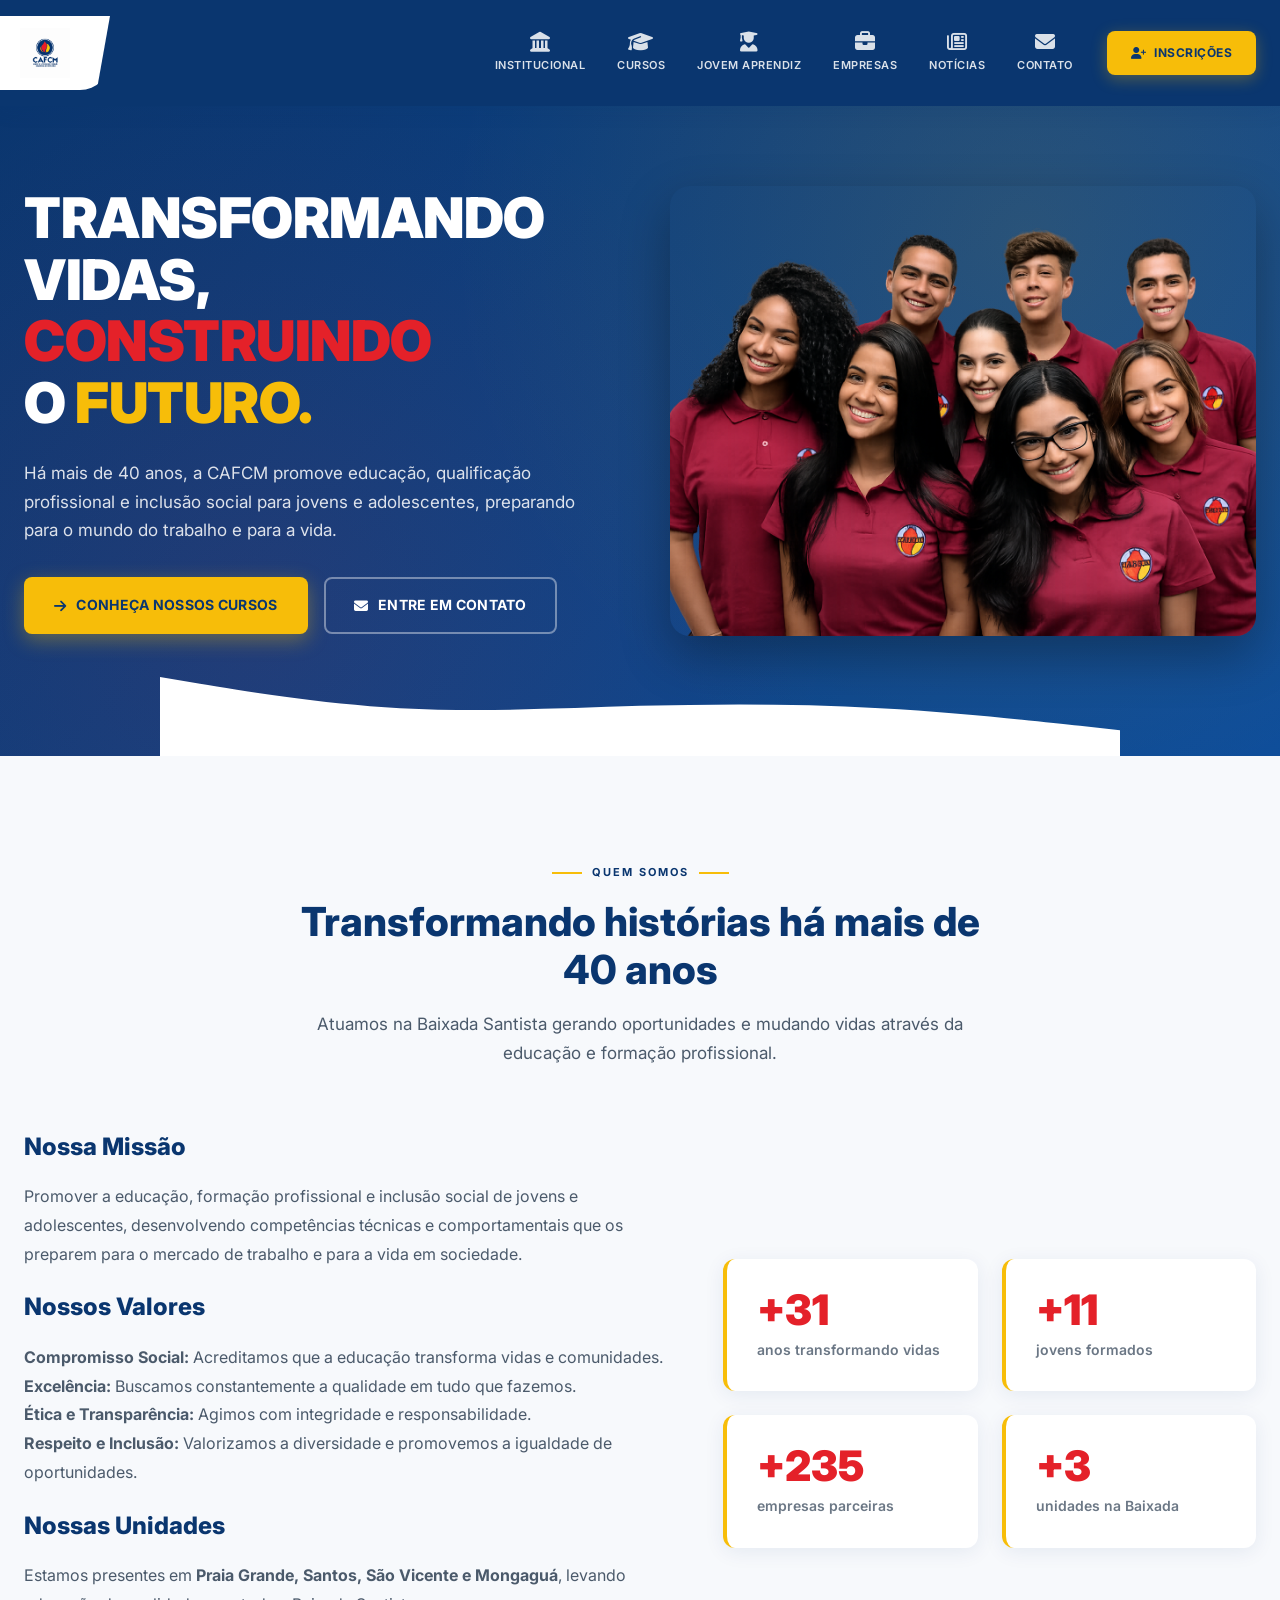
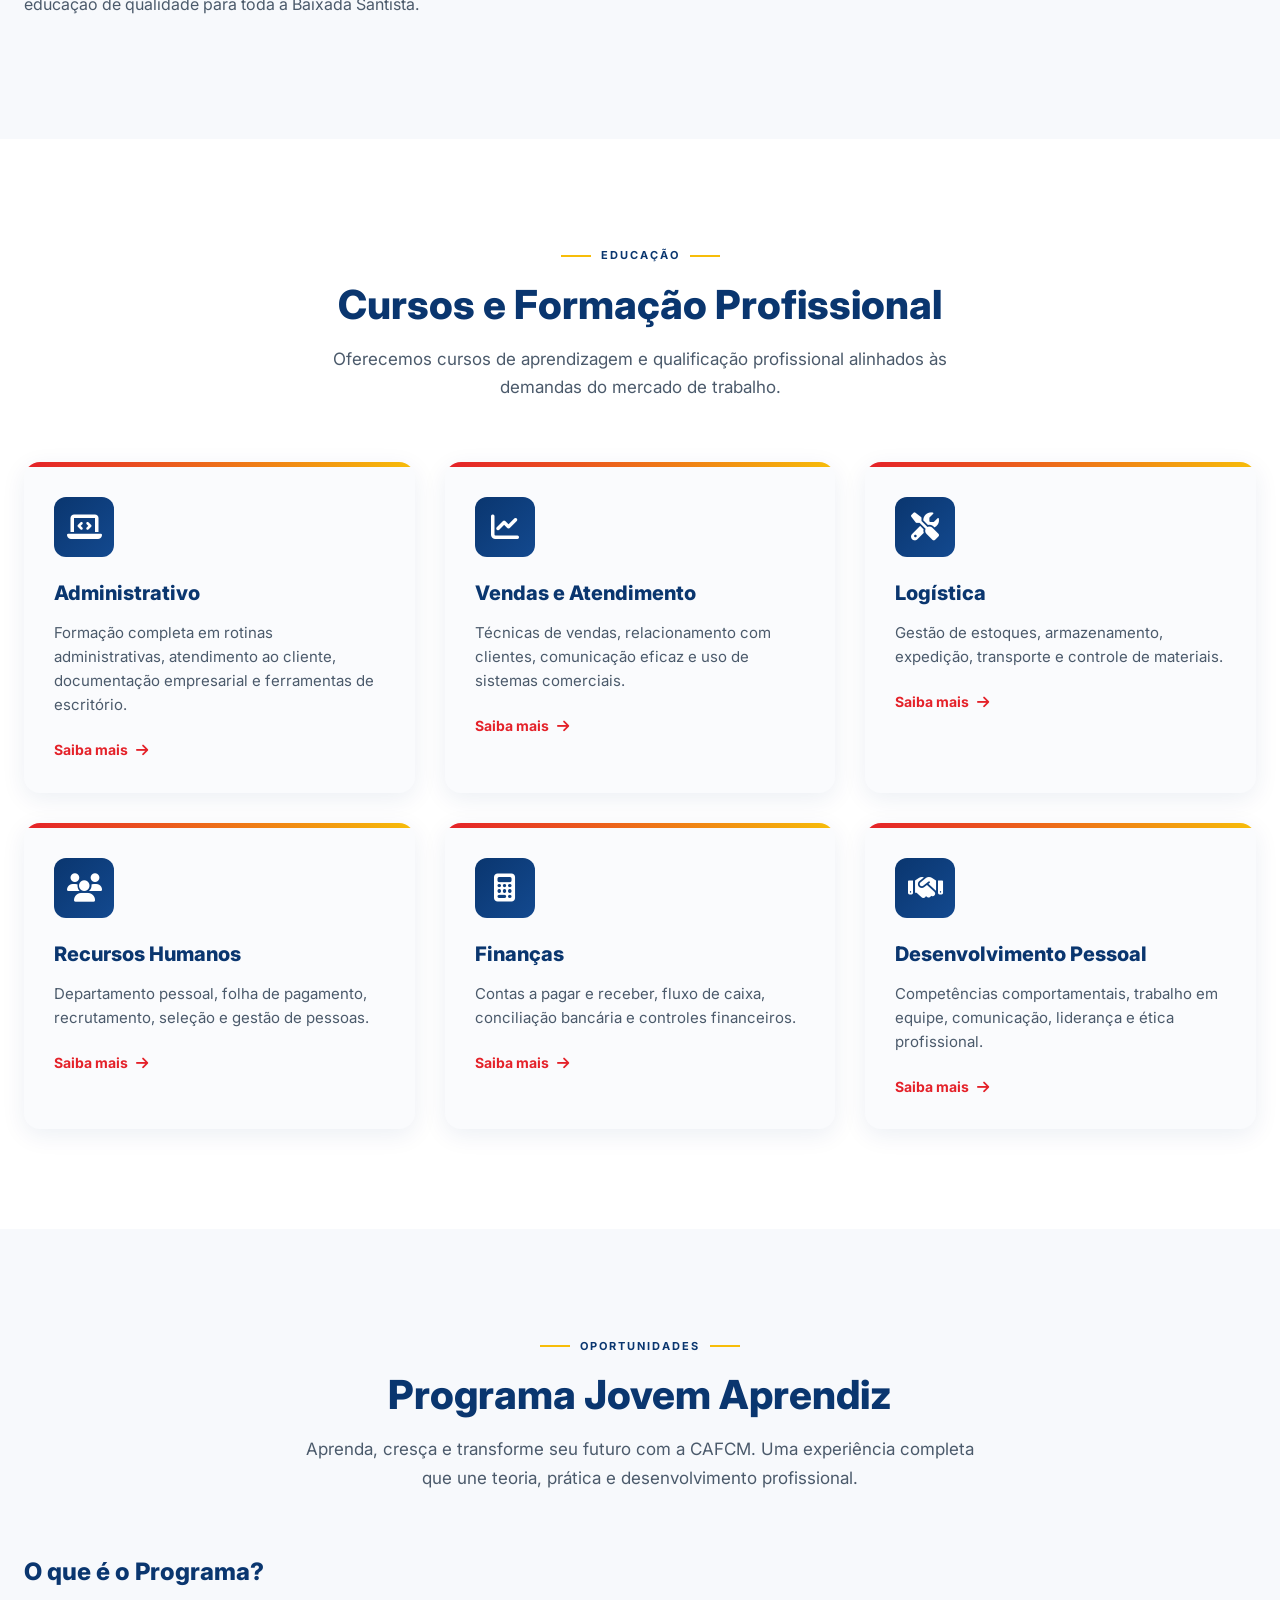
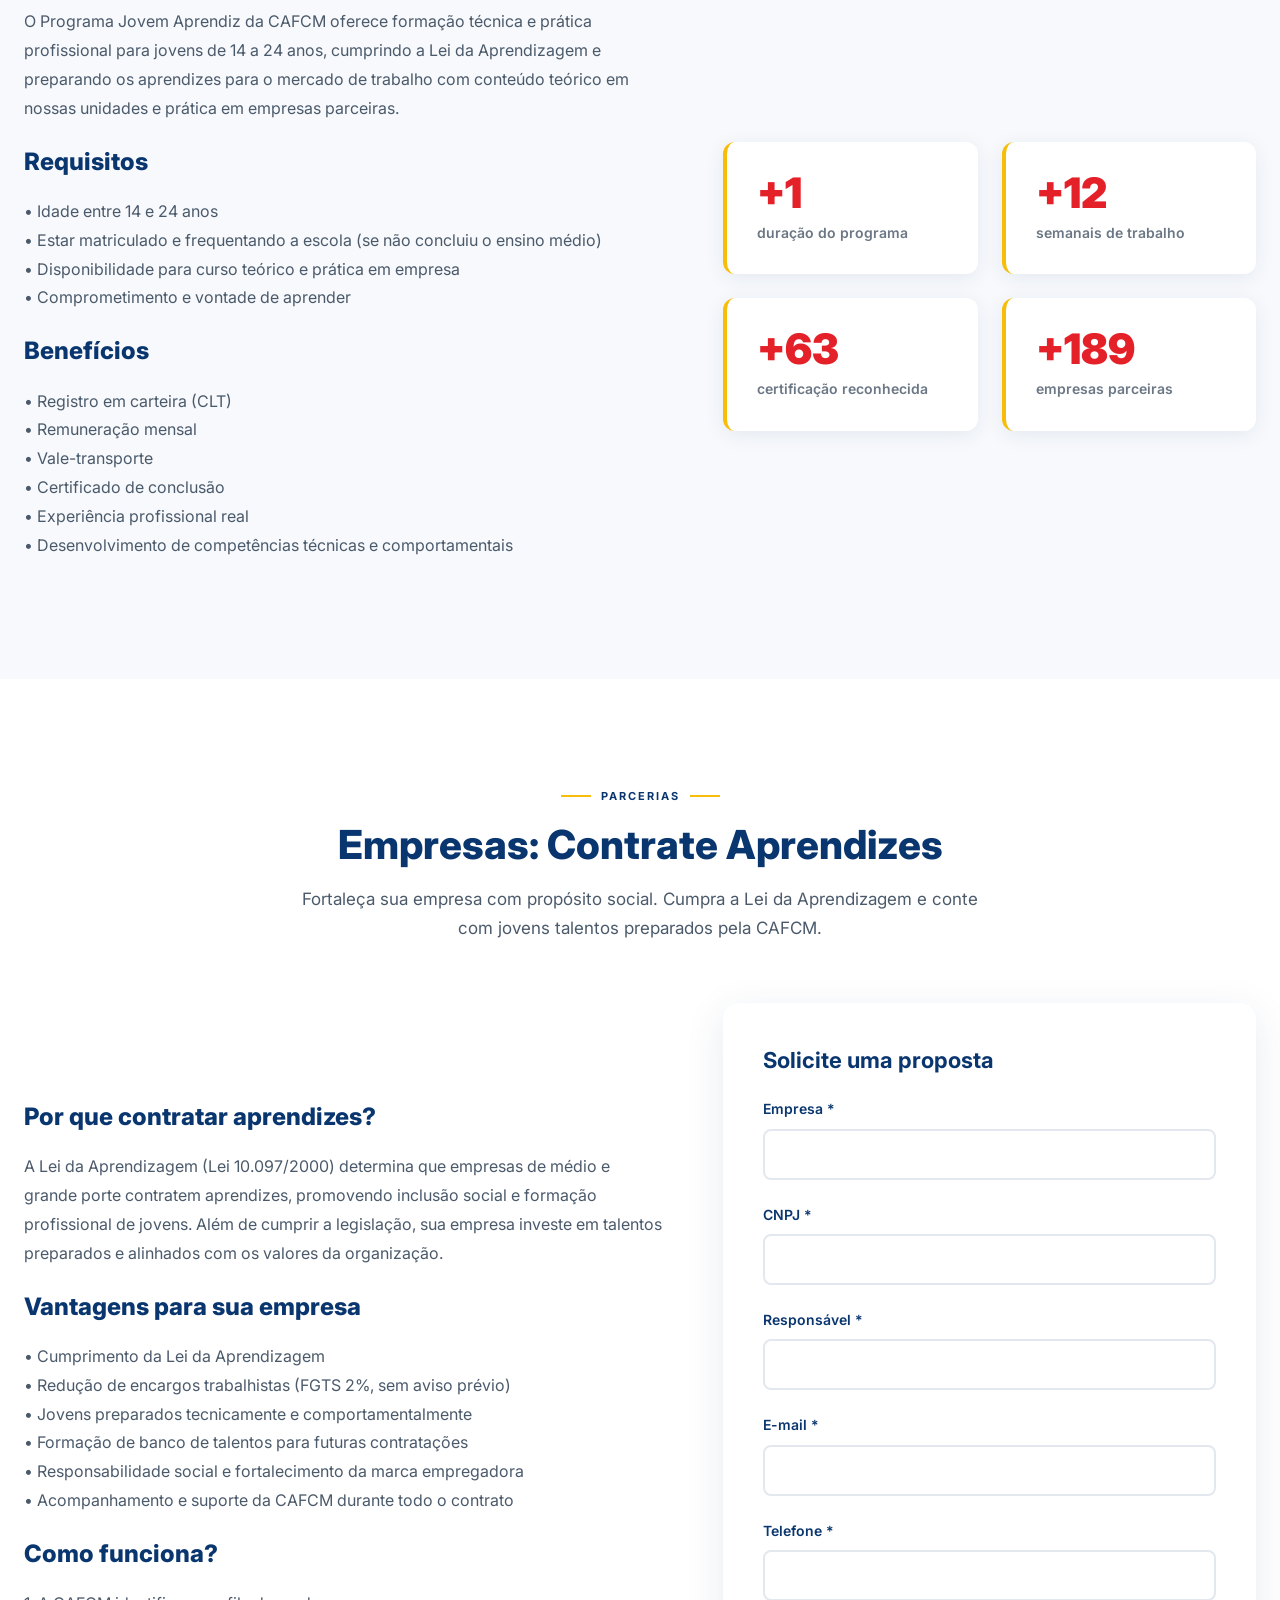
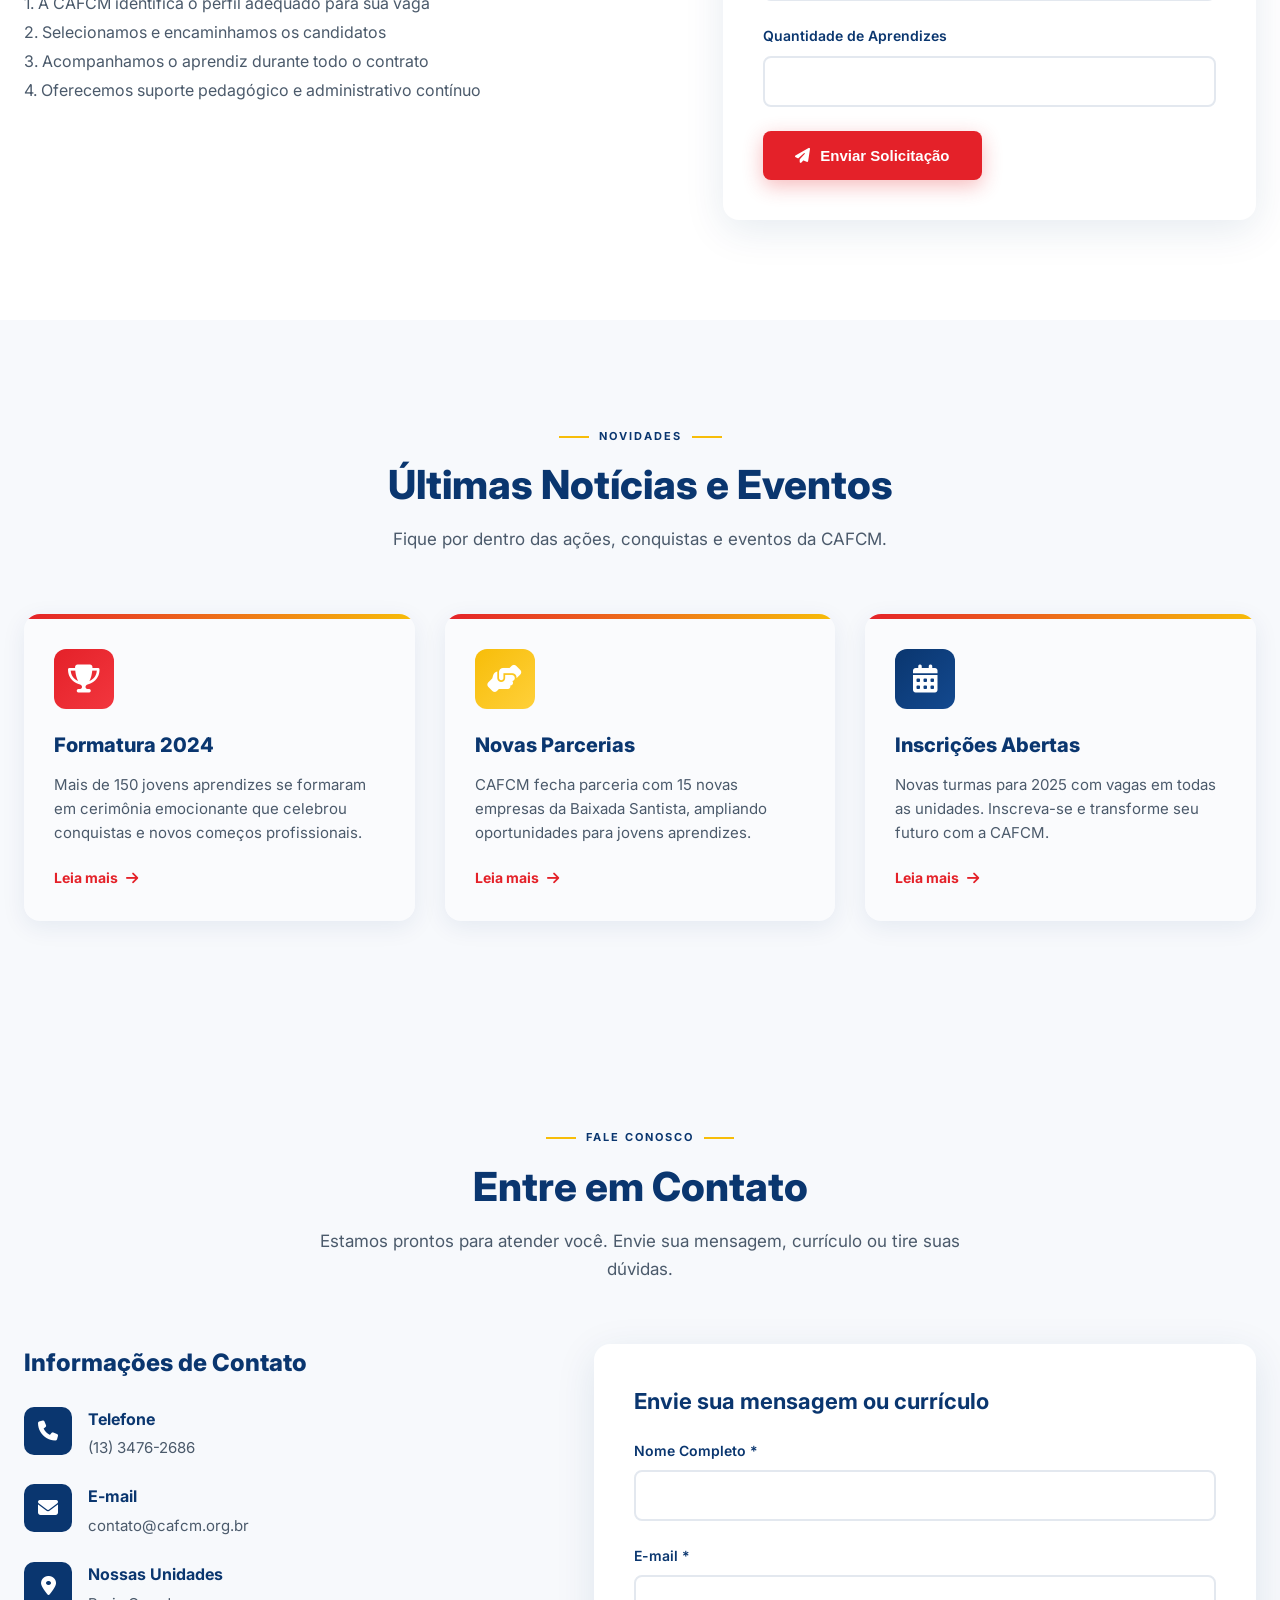
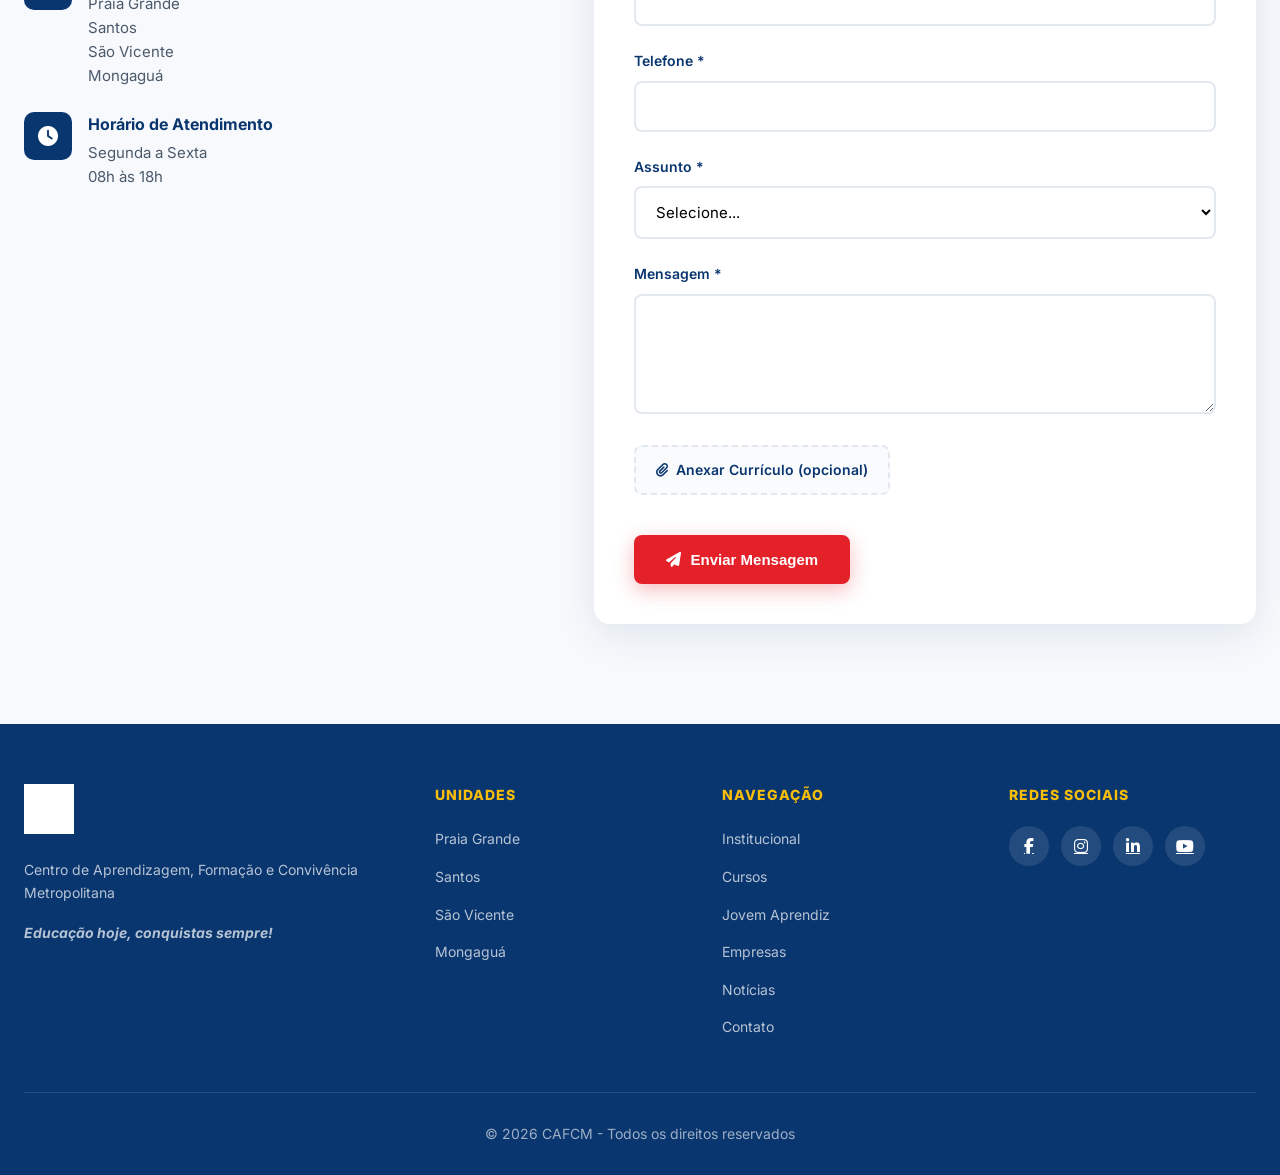
==== index.html @ c26d98fb "Site CAFCM - Deploy inicial para Cloudflare Pages - Site institucional completo - Formulários de con" ====
<!DOCTYPE html>
<html lang="pt-BR">
<head>
    <meta charset="UTF-8">
    <meta name="viewport" content="width=device-width, initial-scale=1.0">
    <title>CAFCM - Centro de Aprendizagem, Formação e Convivência Metropolitana</title>
    <meta name="description" content="Há mais de 40 anos transformando vidas através da educação profissional e inclusão social na Baixada Santista.">
    <link rel="stylesheet" href="styles.css?v=4">
    <link rel="stylesheet" href="https://cdnjs.cloudflare.com/ajax/libs/font-awesome/6.4.0/css/all.min.css">
    <link rel="preconnect" href="https://fonts.googleapis.com">
    <link rel="preconnect" href="https://fonts.gstatic.com" crossorigin>
    <link href="https://fonts.googleapis.com/css2?family=Inter:wght@300;400;500;600;700;800;900&display=swap" rel="stylesheet">
</head>
<body>
    <!-- Header com Scroll Spy -->
    <header class="main-header" id="header">
        <div class="container">
            <nav class="navbar">
                <div class="logo">
                    <img src="images/logo.png" alt="CAFCM Logo">
                </div>
                <ul class="nav-menu" id="navMenu">
                    <li class="nav-item">
                        <a href="#institucional" class="nav-link">
                            <i class="fas fa-landmark"></i>
                            <span>INSTITUCIONAL</span>
                        </a>
                    </li>
                    <li class="nav-item">
                        <a href="#cursos" class="nav-link">
                            <i class="fas fa-graduation-cap"></i>
                            <span>CURSOS</span>
                        </a>
                    </li>
                    <li class="nav-item">
                        <a href="#jovem-aprendiz" class="nav-link">
                            <i class="fas fa-user-graduate"></i>
                            <span>JOVEM APRENDIZ</span>
                        </a>
                    </li>
                    <li class="nav-item">
                        <a href="#empresas" class="nav-link">
                            <i class="fas fa-briefcase"></i>
                            <span>EMPRESAS</span>
                        </a>
                    </li>
                    <li class="nav-item">
                        <a href="#noticias" class="nav-link">
                            <i class="far fa-newspaper"></i>
                            <span>NOTÍCIAS</span>
                        </a>
                    </li>
                    <li class="nav-item">
                        <a href="#contato" class="nav-link">
                            <i class="fas fa-envelope"></i>
                            <span>CONTATO</span>
                        </a>
                    </li>
                </ul>
                <a href="#inscricoes" class="btn-inscricoes">
                    <i class="fas fa-user-plus"></i> INSCRIÇÕES
                </a>
                <button class="mobile-menu-toggle" aria-label="Menu">
                    <i class="fas fa-bars"></i>
                </button>
            </nav>
        </div>
    </header>

    <!-- Hero Section -->
    <section class="hero" id="home">
        <div class="hero-bg"></div>
        <div class="container">
            <div class="hero-grid">
                <div class="hero-content">
                    <h1 class="hero-title">
                        TRANSFORMANDO<br>
                        VIDAS, <span class="highlight red">CONSTRUINDO</span><br>
                        O <span class="highlight yellow">FUTURO.</span>
                    </h1>
                    <p class="hero-subtitle">
                        Há mais de 40 anos, a CAFCM promove educação, qualificação profissional e inclusão social para jovens e adolescentes, preparando para o mundo do trabalho e para a vida.
                    </p>
                    <div class="hero-buttons">
                        <a href="#cursos" class="btn btn-primary">
                            <i class="fas fa-arrow-right"></i> CONHEÇA NOSSOS CURSOS
                        </a>
                        <a href="#contato" class="btn btn-outline">
                            <i class="fas fa-envelope"></i> ENTRE EM CONTATO
                        </a>
                    </div>
                </div>
                <div class="hero-image">
                    <div class="image-wrapper">
                        <img src="images/hero-team.jpg" alt="Equipe CAFCM - Jovens Aprendizes">
                    </div>
                </div>
            </div>
        </div>
        <div class="hero-wave">
            <svg viewBox="0 0 1440 120" fill="none" xmlns="http://www.w3.org/2000/svg">
                <path d="M0 0L60 10C120 20 240 40 360 46.7C480 53 600 47 720 43.3C840 40 960 40 1080 46.7C1200 53 1320 67 1380 73.3L1440 80V120H1380C1320 120 1200 120 1080 120C960 120 840 120 720 120C600 120 480 120 360 120C240 120 120 120 60 120H0V0Z" fill="#FFFFFF"/>
            </svg>
        </div>
    </section>

    <!-- Seção Institucional -->
    <section id="institucional">
        <div class="container">
            <div class="section-header">
                <span class="section-label">QUEM SOMOS</span>
                <h2 class="section-title">Transformando histórias há mais de 40 anos</h2>
                <p class="section-subtitle">
                    Atuamos na Baixada Santista gerando oportunidades e mudando vidas através da educação e formação profissional.
                </p>
            </div>

            <div class="institucional-grid">
                <div class="institucional-content">
                    <h3>Nossa Missão</h3>
                    <p>
                        Promover a educação, formação profissional e inclusão social de jovens e adolescentes, desenvolvendo competências técnicas e comportamentais que os preparem para o mercado de trabalho e para a vida em sociedade.
                    </p>

                    <h3>Nossos Valores</h3>
                    <p>
                        <strong>Compromisso Social:</strong> Acreditamos que a educação transforma vidas e comunidades.<br>
                        <strong>Excelência:</strong> Buscamos constantemente a qualidade em tudo que fazemos.<br>
                        <strong>Ética e Transparência:</strong> Agimos com integridade e responsabilidade.<br>
                        <strong>Respeito e Inclusão:</strong> Valorizamos a diversidade e promovemos a igualdade de oportunidades.
                    </p>

                    <h3>Nossas Unidades</h3>
                    <p>
                        Estamos presentes em <strong>Praia Grande, Santos, São Vicente e Mongaguá</strong>, levando educação de qualidade para toda a Baixada Santista.
                    </p>
                </div>

                <div class="stats-grid">
                    <div class="stat-box">
                        <div class="number">+40</div>
                        <div class="label">anos transformando vidas</div>
                    </div>
                    <div class="stat-box">
                        <div class="number">+15 mil</div>
                        <div class="label">jovens formados</div>
                    </div>
                    <div class="stat-box">
                        <div class="number">+300</div>
                        <div class="label">empresas parceiras</div>
                    </div>
                    <div class="stat-box">
                        <div class="number">4</div>
                        <div class="label">unidades na Baixada</div>
                    </div>
                </div>
            </div>
        </div>
    </section>

    <!-- Seção Cursos -->
    <section id="cursos">
        <div class="container">
            <div class="section-header">
                <span class="section-label">EDUCAÇÃO</span>
                <h2 class="section-title">Cursos e Formação Profissional</h2>
                <p class="section-subtitle">
                    Oferecemos cursos de aprendizagem e qualificação profissional alinhados às demandas do mercado de trabalho.
                </p>
            </div>

            <div class="cursos-grid">
                <div class="curso-card">
                    <div class="card-top"></div>
                    <div class="card-body">
                        <div class="icon">
                            <i class="fas fa-laptop-code"></i>
                        </div>
                        <h3>Administrativo</h3>
                        <p>
                            Formação completa em rotinas administrativas, atendimento ao cliente, documentação empresarial e ferramentas de escritório.
                        </p>
                        <a href="#contato" class="btn-link">
                            Saiba mais <i class="fas fa-arrow-right"></i>
                        </a>
                    </div>
                </div>

                <div class="curso-card">
                    <div class="card-top"></div>
                    <div class="card-body">
                        <div class="icon">
                            <i class="fas fa-chart-line"></i>
                        </div>
                        <h3>Vendas e Atendimento</h3>
                        <p>
                            Técnicas de vendas, relacionamento com clientes, comunicação eficaz e uso de sistemas comerciais.
                        </p>
                        <a href="#contato" class="btn-link">
                            Saiba mais <i class="fas fa-arrow-right"></i>
                        </a>
                    </div>
                </div>

                <div class="curso-card">
                    <div class="card-top"></div>
                    <div class="card-body">
                        <div class="icon">
                            <i class="fas fa-tools"></i>
                        </div>
                        <h3>Logística</h3>
                        <p>
                            Gestão de estoques, armazenamento, expedição, transporte e controle de materiais.
                        </p>
                        <a href="#contato" class="btn-link">
                            Saiba mais <i class="fas fa-arrow-right"></i>
                        </a>
                    </div>
                </div>

                <div class="curso-card">
                    <div class="card-top"></div>
                    <div class="card-body">
                        <div class="icon">
                            <i class="fas fa-users"></i>
                        </div>
                        <h3>Recursos Humanos</h3>
                        <p>
                            Departamento pessoal, folha de pagamento, recrutamento, seleção e gestão de pessoas.
                        </p>
                        <a href="#contato" class="btn-link">
                            Saiba mais <i class="fas fa-arrow-right"></i>
                        </a>
                    </div>
                </div>

                <div class="curso-card">
                    <div class="card-top"></div>
                    <div class="card-body">
                        <div class="icon">
                            <i class="fas fa-calculator"></i>
                        </div>
                        <h3>Finanças</h3>
                        <p>
                            Contas a pagar e receber, fluxo de caixa, conciliação bancária e controles financeiros.
                        </p>
                        <a href="#contato" class="btn-link">
                            Saiba mais <i class="fas fa-arrow-right"></i>
                        </a>
                    </div>
                </div>

                <div class="curso-card">
                    <div class="card-top"></div>
                    <div class="card-body">
                        <div class="icon">
                            <i class="fas fa-handshake"></i>
                        </div>
                        <h3>Desenvolvimento Pessoal</h3>
                        <p>
                            Competências comportamentais, trabalho em equipe, comunicação, liderança e ética profissional.
                        </p>
                        <a href="#contato" class="btn-link">
                            Saiba mais <i class="fas fa-arrow-right"></i>
                        </a>
                    </div>
                </div>
            </div>
        </div>
    </section>

    <!-- Seção Jovem Aprendiz -->
    <section id="jovem-aprendiz" style="background: var(--fundo-secundario); padding: 100px 0;">
        <div class="container">
            <div class="section-header">
                <span class="section-label">OPORTUNIDADES</span>
                <h2 class="section-title">Programa Jovem Aprendiz</h2>
                <p class="section-subtitle">
                    Aprenda, cresça e transforme seu futuro com a CAFCM. Uma experiência completa que une teoria, prática e desenvolvimento profissional.
                </p>
            </div>

            <div class="institucional-grid" style="margin-top: 50px;">
                <div class="institucional-content">
                    <h3>O que é o Programa?</h3>
                    <p>
                        O Programa Jovem Aprendiz da CAFCM oferece formação técnica e prática profissional para jovens de 14 a 24 anos, cumprindo a Lei da Aprendizagem e preparando os aprendizes para o mercado de trabalho com conteúdo teórico em nossas unidades e prática em empresas parceiras.
                    </p>

                    <h3>Requisitos</h3>
                    <p>
                        • Idade entre 14 e 24 anos<br>
                        • Estar matriculado e frequentando a escola (se não concluiu o ensino médio)<br>
                        • Disponibilidade para curso teórico e prática em empresa<br>
                        • Comprometimento e vontade de aprender
                    </p>

                    <h3>Benefícios</h3>
                    <p>
                        • Registro em carteira (CLT)<br>
                        • Remuneração mensal<br>
                        • Vale-transporte<br>
                        • Certificado de conclusão<br>
                        • Experiência profissional real<br>
                        • Desenvolvimento de competências técnicas e comportamentais
                    </p>
                </div>

                <div class="stats-grid">
                    <div class="stat-box">
                        <div class="number">2 anos</div>
                        <div class="label">duração do programa</div>
                    </div>
                    <div class="stat-box">
                        <div class="number">20h</div>
                        <div class="label">semanais de trabalho</div>
                    </div>
                    <div class="stat-box">
                        <div class="number">100%</div>
                        <div class="label">certificação reconhecida</div>
                    </div>
                    <div class="stat-box">
                        <div class="number">+300</div>
                        <div class="label">empresas parceiras</div>
                    </div>
                </div>
            </div>
        </div>
    </section>

    <!-- Seção Empresas -->
    <section id="empresas" style="background: var(--branco); padding: 100px 0;">
        <div class="container">
            <div class="section-header">
                <span class="section-label">PARCERIAS</span>
                <h2 class="section-title">Empresas: Contrate Aprendizes</h2>
                <p class="section-subtitle">
                    Fortaleça sua empresa com propósito social. Cumpra a Lei da Aprendizagem e conte com jovens talentos preparados pela CAFCM.
                </p>
            </div>

            <div class="institucional-grid" style="margin-top: 50px;">
                <div class="institucional-content">
                    <h3>Por que contratar aprendizes?</h3>
                    <p>
                        A Lei da Aprendizagem (Lei 10.097/2000) determina que empresas de médio e grande porte contratem aprendizes, promovendo inclusão social e formação profissional de jovens. Além de cumprir a legislação, sua empresa investe em talentos preparados e alinhados com os valores da organização.
                    </p>

                    <h3>Vantagens para sua empresa</h3>
                    <p>
                        • Cumprimento da Lei da Aprendizagem<br>
                        • Redução de encargos trabalhistas (FGTS 2%, sem aviso prévio)<br>
                        • Jovens preparados tecnicamente e comportamentalmente<br>
                        • Formação de banco de talentos para futuras contratações<br>
                        • Responsabilidade social e fortalecimento da marca empregadora<br>
                        • Acompanhamento e suporte da CAFCM durante todo o contrato
                    </p>

                    <h3>Como funciona?</h3>
                    <p>
                        1. A CAFCM identifica o perfil adequado para sua vaga<br>
                        2. Selecionamos e encaminhamos os candidatos<br>
                        3. Acompanhamos o aprendiz durante todo o contrato<br>
                        4. Oferecemos suporte pedagógico e administrativo contínuo
                    </p>
                </div>

                <div class="form-contato" style="margin-top: 0;">
                    <h3 style="font-size: 22px; color: var(--azul-institucional); margin-bottom: 20px;">Solicite uma proposta</h3>
                    <form id="formEmpresa">
                        <div class="form-group">
                            <label>Empresa *</label>
                            <input type="text" name="empresa" required>
                        </div>
                        <div class="form-group">
                            <label>CNPJ *</label>
                            <input type="text" name="cnpj" required>
                        </div>
                        <div class="form-group">
                            <label>Responsável *</label>
                            <input type="text" name="responsavel" required>
                        </div>
                        <div class="form-group">
                            <label>E-mail *</label>
                            <input type="email" name="email" required>
                        </div>
                        <div class="form-group">
                            <label>Telefone *</label>
                            <input type="tel" name="telefone" required>
                        </div>
                        <div class="form-group">
                            <label>Quantidade de Aprendizes</label>
                            <input type="number" name="quantidade" min="1">
                        </div>
                        <button type="submit" class="btn-submit">
                            <i class="fas fa-paper-plane"></i> Enviar Solicitação
                        </button>
                    </form>
                </div>
            </div>
        </div>
    </section>

    <!-- Seção Notícias -->
    <section id="noticias" style="background: var(--fundo-secundario); padding: 100px 0;">
        <div class="container">
            <div class="section-header">
                <span class="section-label">NOVIDADES</span>
                <h2 class="section-title">Últimas Notícias e Eventos</h2>
                <p class="section-subtitle">
                    Fique por dentro das ações, conquistas e eventos da CAFCM.
                </p>
            </div>

            <div class="cursos-grid" style="margin-top: 50px;">
                <div class="curso-card">
                    <div class="card-top"></div>
                    <div class="card-body">
                        <div class="icon" style="background: linear-gradient(135deg, var(--vermelho), var(--vermelho-hover));">
                            <i class="fas fa-trophy"></i>
                        </div>
                        <h3>Formatura 2024</h3>
                        <p>
                            Mais de 150 jovens aprendizes se formaram em cerimônia emocionante que celebrou conquistas e novos começos profissionais.
                        </p>
                        <a href="#contato" class="btn-link">
                            Leia mais <i class="fas fa-arrow-right"></i>
                        </a>
                    </div>
                </div>

                <div class="curso-card">
                    <div class="card-top"></div>
                    <div class="card-body">
                        <div class="icon" style="background: linear-gradient(135deg, var(--amarelo), var(--amarelo-hover));">
                            <i class="fas fa-hands-helping"></i>
                        </div>
                        <h3>Novas Parcerias</h3>
                        <p>
                            CAFCM fecha parceria com 15 novas empresas da Baixada Santista, ampliando oportunidades para jovens aprendizes.
                        </p>
                        <a href="#contato" class="btn-link">
                            Leia mais <i class="fas fa-arrow-right"></i>
                        </a>
                    </div>
                </div>

                <div class="curso-card">
                    <div class="card-top"></div>
                    <div class="card-body">
                        <div class="icon" style="background: linear-gradient(135deg, var(--azul-institucional), var(--azul-hover));">
                            <i class="fas fa-calendar-alt"></i>
                        </div>
                        <h3>Inscrições Abertas</h3>
                        <p>
                            Novas turmas para 2025 com vagas em todas as unidades. Inscreva-se e transforme seu futuro com a CAFCM.
                        </p>
                        <a href="#contato" class="btn-link">
                            Leia mais <i class="fas fa-arrow-right"></i>
                        </a>
                    </div>
                </div>
            </div>
        </div>
    </section>

    <!-- Seção Contato -->
    <section id="contato">
        <div class="container">
            <div class="section-header">
                <span class="section-label">FALE CONOSCO</span>
                <h2 class="section-title">Entre em Contato</h2>
                <p class="section-subtitle">
                    Estamos prontos para atender você. Envie sua mensagem, currículo ou tire suas dúvidas.
                </p>
            </div>

            <div class="contato-grid">
                <div class="contato-info">
                    <h3>Informações de Contato</h3>

                    <div class="info-item">
                        <div class="icon">
                            <i class="fas fa-phone"></i>
                        </div>
                        <div class="text">
                            <h4>Telefone</h4>
                            <p>(13) 3476-2686</p>
                        </div>
                    </div>

                    <div class="info-item">
                        <div class="icon">
                            <i class="fas fa-envelope"></i>
                        </div>
                        <div class="text">
                            <h4>E-mail</h4>
                            <p>contato@cafcm.org.br</p>
                        </div>
                    </div>

                    <div class="info-item">
                        <div class="icon">
                            <i class="fas fa-map-marker-alt"></i>
                        </div>
                        <div class="text">
                            <h4>Nossas Unidades</h4>
                            <p>
                                Praia Grande<br>
                                Santos<br>
                                São Vicente<br>
                                Mongaguá
                            </p>
                        </div>
                    </div>

                    <div class="info-item">
                        <div class="icon">
                            <i class="fas fa-clock"></i>
                        </div>
                        <div class="text">
                            <h4>Horário de Atendimento</h4>
                            <p>Segunda a Sexta<br>08h às 18h</p>
                        </div>
                    </div>
                </div>

                <div class="form-contato" id="inscricoes">
                    <h3 style="font-size: 22px; color: var(--azul-institucional); margin-bottom: 20px;">Envie sua mensagem ou currículo</h3>
                    <form id="formContato">
                        <div class="form-group">
                            <label>Nome Completo *</label>
                            <input type="text" name="nome" required>
                        </div>

                        <div class="form-group">
                            <label>E-mail *</label>
                            <input type="email" name="email" required>
                        </div>

                        <div class="form-group">
                            <label>Telefone *</label>
                            <input type="tel" name="telefone" required>
                        </div>

                        <div class="form-group">
                            <label>Assunto *</label>
                            <select name="assunto" required>
                                <option value="">Selecione...</option>
                                <option value="inscricao">Inscrição de Jovem Aprendiz</option>
                                <option value="curriculo">Envio de Currículo</option>
                                <option value="empresa">Sou empresa e quero contratar</option>
                                <option value="informacoes">Informações sobre cursos</option>
                                <option value="outro">Outro assunto</option>
                            </select>
                        </div>

                        <div class="form-group">
                            <label>Mensagem *</label>
                            <textarea name="mensagem" required></textarea>
                        </div>

                        <div class="form-group">
                            <div class="form-file">
                                <input type="file" id="curriculo" name="curriculo" accept=".pdf,.doc,.docx">
                                <label for="curriculo">
                                    <i class="fas fa-paperclip"></i> Anexar Currículo (opcional)
                                </label>
                            </div>
                        </div>

                        <button type="submit" class="btn-submit">
                            <i class="fas fa-paper-plane"></i> Enviar Mensagem
                        </button>
                    </form>
                </div>
            </div>
        </div>
    </section>

    <!-- Footer -->
    <footer class="main-footer">
        <div class="container">
            <div class="footer-grid">
                <div class="footer-brand">
                    <img src="images/logo.png" alt="CAFCM">
                    <p>Centro de Aprendizagem, Formação e Convivência Metropolitana</p>
                    <p style="margin-top: 16px; font-style: italic;">
                        <strong>Educação hoje, conquistas sempre!</strong>
                    </p>
                </div>

                <div class="footer-col">
                    <h4>UNIDADES</h4>
                    <ul>
                        <li><a href="#contato">Praia Grande</a></li>
                        <li><a href="#contato">Santos</a></li>
                        <li><a href="#contato">São Vicente</a></li>
                        <li><a href="#contato">Mongaguá</a></li>
                    </ul>
                </div>

                <div class="footer-col">
                    <h4>NAVEGAÇÃO</h4>
                    <ul>
                        <li><a href="#institucional">Institucional</a></li>
                        <li><a href="#cursos">Cursos</a></li>
                        <li><a href="#jovem-aprendiz">Jovem Aprendiz</a></li>
                        <li><a href="#empresas">Empresas</a></li>
                        <li><a href="#noticias">Notícias</a></li>
                        <li><a href="#contato">Contato</a></li>
                    </ul>
                </div>

                <div class="footer-col">
                    <h4>REDES SOCIAIS</h4>
                    <div class="footer-social">
                        <a href="#" aria-label="Facebook"><i class="fab fa-facebook-f"></i></a>
                        <a href="#" aria-label="Instagram"><i class="fab fa-instagram"></i></a>
                        <a href="#" aria-label="LinkedIn"><i class="fab fa-linkedin-in"></i></a>
                        <a href="#" aria-label="YouTube"><i class="fab fa-youtube"></i></a>
                    </div>
                </div>
            </div>

            <div class="footer-bottom">
                <p>&copy; 2026 CAFCM - Todos os direitos reservados</p>
            </div>
        </div>
    </footer>

    <script src="script.js"></script>
    <script src="form-handler.js"></script>
</body>
</html>
---- styles.css ----
/* ===== Reset & Base ===== */
* { margin: 0; padding: 0; box-sizing: border-box; }

:root {
    /* Paleta Oficial CAFCM */
    --azul-institucional: #0A366F;
    --azul-hover: #13498F;
    --azul-claro: #7D93AF;
    --vermelho: #E42129;
    --vermelho-hover: #F2363E;
    --amarelo: #F7BD09;
    --amarelo-hover: #FFD03A;

    /* Backgrounds */
    --branco: #FFFFFF;
    --fundo-secundario: #F7F9FC;
    --fundo-cards: #FAFBFD;

    /* Textos */
    --texto-principal: #0A366F;
    --texto-secundario: #4B5A6B;
    --texto-medio: #6B7785;
    --texto-escuro: #223040;

    /* Neutros */
    --linhas: #E3E8EF;
    --cinza-claro: #C9D3DF;

    /* Estados */
    --sucesso: #2EAF5D;
    --aviso: #F7BD09;
    --erro: #D63A3A;
    --info: #2E86DE;

    --ease: cubic-bezier(0.16, 1, 0.3, 1);
}

html { scroll-behavior: smooth; }

body {
    font-family: 'Inter', -apple-system, BlinkMacSystemFont, sans-serif;
    line-height: 1.6;
    color: var(--texto-principal);
    background: var(--branco);
    overflow-x: hidden;
}

.container { max-width: 1280px; margin: 0 auto; padding: 0 24px; }

/* ===== Header com Scroll Spy ===== */
.main-header {
    position: sticky;
    top: 0;
    z-index: 1000;
    background: var(--azul-institucional);
    box-shadow: 0 2px 20px rgba(10,54,111,0.15);
    transition: all 0.3s var(--ease);
}

.main-header.scrolled {
    box-shadow: 0 4px 30px rgba(10,54,111,0.25);
}

.navbar {
    display: flex;
    align-items: center;
    justify-content: space-between;
    padding: 16px 0;
}

.logo {
    background: var(--branco);
    padding: 12px 40px 12px 20px;
    border-radius: 0 0 30px 0;
    margin-left: -24px;
    clip-path: polygon(0 0, 100% 0, 88% 100%, 0% 100%);
    display: flex;
    align-items: center;
    transition: transform 0.3s var(--ease);
}

.logo:hover { transform: translateY(-2px); }
.logo img { height: 50px; width: auto; }

.nav-menu {
    display: flex;
    list-style: none;
    align-items: center;
    gap: 4px;
    margin-left: auto;
    margin-right: 20px;
}

.nav-item a {
    color: rgba(255,255,255,0.85);
    text-decoration: none;
    font-weight: 600;
    font-size: 11px;
    letter-spacing: 0.5px;
    padding: 8px 14px;
    display: flex;
    flex-direction: column;
    align-items: center;
    gap: 5px;
    transition: all 0.3s var(--ease);
    position: relative;
    border-radius: 8px;
}

.nav-item a i {
    font-size: 20px;
    transition: all 0.3s var(--ease);
}

/* Scroll Spy - ícone brilha em amarelo quando na seção */
.nav-item a.active {
    color: var(--amarelo);
    background: rgba(247,189,9,0.12);
}

.nav-item a.active i {
    color: var(--amarelo);
    filter: drop-shadow(0 0 8px rgba(247,189,9,0.6));
    transform: scale(1.1);
}

.nav-item a:hover {
    color: var(--amarelo);
    background: rgba(247,189,9,0.08);
}

.nav-item a:hover i {
    transform: translateY(-3px) scale(1.08);
}

.btn-inscricoes {
    background: var(--amarelo);
    color: var(--azul-institucional);
    padding: 12px 24px;
    border-radius: 8px;
    text-decoration: none;
    font-weight: 700;
    font-size: 12px;
    letter-spacing: 0.5px;
    display: flex;
    align-items: center;
    gap: 8px;
    transition: all 0.3s var(--ease);
    box-shadow: 0 4px 16px rgba(247,189,9,0.3);
}

.btn-inscricoes:hover {
    background: var(--amarelo-hover);
    transform: translateY(-2px);
    box-shadow: 0 6px 24px rgba(247,189,9,0.45);
}

.mobile-menu-toggle {
    display: none;
    background: none;
    border: none;
    font-size: 24px;
    color: var(--branco);
    cursor: pointer;
}

/* ===== Hero ===== */
.hero {
    position: relative;
    background: linear-gradient(135deg, var(--azul-institucional) 0%, #0F4E9A 100%);
    padding: 80px 0 120px;
    overflow: hidden;
}

.hero-bg {
    position: absolute;
    inset: 0;
    background:
        radial-gradient(circle at 80% 20%, rgba(247,189,9,0.12), transparent 50%),
        radial-gradient(circle at 20% 80%, rgba(228,33,41,0.1), transparent 50%);
}

.hero-grid {
    display: grid;
    grid-template-columns: 1fr 1fr;
    gap: 60px;
    align-items: center;
    position: relative;
    z-index: 2;
}

.hero-title {
    font-size: 56px;
    font-weight: 900;
    line-height: 1.1;
    color: var(--branco);
    letter-spacing: -0.5px;
    margin-bottom: 24px;
    animation: slideUp 0.8s var(--ease) both;
}

.hero-title .highlight.red { color: var(--vermelho); }
.hero-title .highlight.yellow { color: var(--amarelo); }

.hero-subtitle {
    font-size: 17px;
    color: rgba(255,255,255,0.85);
    line-height: 1.7;
    margin-bottom: 32px;
    animation: slideUp 0.8s var(--ease) 0.1s both;
}

.hero-buttons {
    display: flex;
    gap: 16px;
    flex-wrap: wrap;
    animation: slideUp 0.8s var(--ease) 0.2s both;
}

.btn {
    display: inline-flex;
    align-items: center;
    gap: 10px;
    padding: 15px 28px;
    border-radius: 8px;
    text-decoration: none;
    font-weight: 700;
    font-size: 14px;
    letter-spacing: 0.3px;
    transition: all 0.3s var(--ease);
    border: 2px solid transparent;
    cursor: pointer;
}

.btn-primary {
    background: var(--amarelo);
    color: var(--azul-institucional);
    box-shadow: 0 6px 20px rgba(247,189,9,0.35);
}

.btn-primary:hover {
    background: var(--amarelo-hover);
    transform: translateY(-3px);
    box-shadow: 0 10px 30px rgba(247,189,9,0.5);
}

.btn-primary i { transition: transform 0.3s var(--ease); }
.btn-primary:hover i { transform: translateX(4px); }

.btn-outline {
    background: transparent;
    color: var(--branco);
    border-color: rgba(255,255,255,0.4);
}

.btn-outline:hover {
    background: var(--branco);
    color: var(--azul-institucional);
    border-color: var(--branco);
    transform: translateY(-3px);
}

/* Hero Image */
.hero-image { position: relative; }

.image-wrapper {
    position: relative;
    border-radius: 20px;
    overflow: hidden;
    box-shadow: 0 20px 50px rgba(0,0,0,0.3);
    animation: fadeInScale 1s var(--ease) 0.3s both;
}

.image-wrapper img {
    width: 100%;
    height: 450px;
    object-fit: cover;
    display: block;
}

.hero-wave {
    position: absolute;
    bottom: -1px;
    left: 0;
    width: 100%;
    line-height: 0;
    z-index: 3;
}

.hero-wave svg { width: 100%; height: 80px; display: block; }

/* ===== Seções ===== */
section {
    scroll-margin-top: 80px;
}

.section-header {
    text-align: center;
    max-width: 700px;
    margin: 0 auto 60px;
}

.section-label {
    display: inline-flex;
    align-items: center;
    gap: 10px;
    color: var(--azul-institucional);
    font-size: 11px;
    font-weight: 700;
    letter-spacing: 2px;
    margin-bottom: 16px;
    text-transform: uppercase;
}

.section-label::before,
.section-label::after {
    content: '';
    width: 30px;
    height: 2px;
    background: var(--amarelo);
}

.section-title {
    font-size: 40px;
    font-weight: 800;
    line-height: 1.2;
    color: var(--azul-institucional);
    margin-bottom: 16px;
}

.section-subtitle {
    font-size: 17px;
    color: var(--texto-secundario);
    line-height: 1.7;
}

/* ===== Institucional ===== */
#institucional {
    background: var(--fundo-secundario);
    padding: 100px 0;
}

.institucional-grid {
    display: grid;
    grid-template-columns: 1.2fr 1fr;
    gap: 60px;
    align-items: center;
    margin-top: 50px;
}

.institucional-content h3 {
    font-size: 24px;
    font-weight: 800;
    color: var(--azul-institucional);
    margin-bottom: 16px;
}

.institucional-content p {
    color: var(--texto-secundario);
    font-size: 16px;
    line-height: 1.8;
    margin-bottom: 20px;
}

.stats-grid {
    display: grid;
    grid-template-columns: repeat(2, 1fr);
    gap: 24px;
    margin-top: 40px;
}

.stat-box {
    background: var(--branco);
    padding: 30px;
    border-radius: 12px;
    border-left: 4px solid var(--amarelo);
    box-shadow: 0 4px 20px rgba(10,54,111,0.08);
    transition: transform 0.3s var(--ease);
}

.stat-box:hover { transform: translateY(-4px); }

.stat-box .number {
    font-size: 42px;
    font-weight: 900;
    color: var(--vermelho);
    line-height: 1;
    margin-bottom: 8px;
}

.stat-box .label {
    font-size: 14px;
    color: var(--texto-medio);
    font-weight: 600;
}

/* ===== Cursos ===== */
#cursos {
    background: var(--branco);
    padding: 100px 0;
}

.cursos-grid {
    display: grid;
    grid-template-columns: repeat(3, 1fr);
    gap: 30px;
    margin-top: 50px;
}

.curso-card {
    background: var(--fundo-cards);
    border-radius: 16px;
    overflow: hidden;
    box-shadow: 0 6px 24px rgba(10,54,111,0.08);
    transition: all 0.4s var(--ease);
    animation: cardReveal 0.6s var(--ease) both;
}

.curso-card:nth-child(1) { animation-delay: 0.05s; }
.curso-card:nth-child(2) { animation-delay: 0.15s; }
.curso-card:nth-child(3) { animation-delay: 0.25s; }

.curso-card:hover {
    transform: translateY(-8px);
    box-shadow: 0 12px 40px rgba(10,54,111,0.15);
}

.curso-card .card-top {
    height: 5px;
    background: linear-gradient(90deg, var(--vermelho), var(--amarelo));
}

.curso-card .card-body {
    padding: 30px;
}

.curso-card .icon {
    width: 60px;
    height: 60px;
    background: linear-gradient(135deg, var(--azul-institucional), var(--azul-hover));
    border-radius: 12px;
    display: flex;
    align-items: center;
    justify-content: center;
    color: var(--branco);
    font-size: 28px;
    margin-bottom: 20px;
}

.curso-card h3 {
    font-size: 20px;
    font-weight: 800;
    color: var(--azul-institucional);
    margin-bottom: 12px;
}

.curso-card p {
    font-size: 15px;
    color: var(--texto-secundario);
    line-height: 1.6;
    margin-bottom: 20px;
}

.curso-card .btn-link {
    color: var(--vermelho);
    text-decoration: none;
    font-weight: 700;
    font-size: 14px;
    display: inline-flex;
    align-items: center;
    gap: 8px;
    transition: gap 0.3s var(--ease);
}

.curso-card .btn-link:hover { gap: 12px; }

/* ===== Contato ===== */
#contato {
    background: var(--fundo-secundario);
    padding: 100px 0;
}

.contato-grid {
    display: grid;
    grid-template-columns: 1fr 1.3fr;
    gap: 60px;
    margin-top: 50px;
}

.contato-info h3 {
    font-size: 24px;
    font-weight: 800;
    color: var(--azul-institucional);
    margin-bottom: 24px;
}

.info-item {
    display: flex;
    align-items: flex-start;
    gap: 16px;
    margin-bottom: 24px;
}

.info-item .icon {
    width: 48px;
    height: 48px;
    background: var(--azul-institucional);
    border-radius: 10px;
    display: flex;
    align-items: center;
    justify-content: center;
    color: var(--branco);
    font-size: 20px;
    flex-shrink: 0;
}

.info-item .text h4 {
    font-size: 16px;
    font-weight: 700;
    color: var(--azul-institucional);
    margin-bottom: 4px;
}

.info-item .text p {
    font-size: 15px;
    color: var(--texto-secundario);
    line-height: 1.6;
}

.form-contato {
    background: var(--branco);
    padding: 40px;
    border-radius: 16px;
    box-shadow: 0 10px 40px rgba(10,54,111,0.1);
}

.form-group {
    margin-bottom: 24px;
}

.form-group label {
    display: block;
    font-weight: 600;
    font-size: 14px;
    color: var(--azul-institucional);
    margin-bottom: 8px;
}

.form-group input,
.form-group textarea,
.form-group select {
    width: 100%;
    padding: 14px 16px;
    border: 2px solid var(--linhas);
    border-radius: 8px;
    font-size: 15px;
    font-family: inherit;
    transition: all 0.3s var(--ease);
    background: var(--branco);
}

.form-group input:focus,
.form-group textarea:focus,
.form-group select:focus {
    outline: none;
    border-color: var(--azul-institucional);
    box-shadow: 0 0 0 3px rgba(10,54,111,0.1);
}

.form-group textarea {
    min-height: 120px;
    resize: vertical;
}

.form-file {
    position: relative;
    overflow: hidden;
    display: inline-block;
}

.form-file input[type="file"] {
    position: absolute;
    left: -9999px;
}

.form-file label {
    display: inline-flex;
    align-items: center;
    gap: 8px;
    padding: 12px 20px;
    background: var(--fundo-cards);
    border: 2px dashed var(--linhas);
    border-radius: 8px;
    cursor: pointer;
    transition: all 0.3s var(--ease);
    font-weight: 600;
    color: var(--azul-institucional);
}

.form-file label:hover {
    border-color: var(--azul-institucional);
    background: var(--fundo-secundario);
}

.btn-submit {
    background: var(--vermelho);
    color: var(--branco);
    padding: 16px 32px;
    border: none;
    border-radius: 8px;
    font-weight: 700;
    font-size: 15px;
    cursor: pointer;
    display: inline-flex;
    align-items: center;
    gap: 10px;
    transition: all 0.3s var(--ease);
    box-shadow: 0 6px 20px rgba(228,33,41,0.3);
}

.btn-submit:hover {
    background: var(--vermelho-hover);
    transform: translateY(-3px);
    box-shadow: 0 10px 30px rgba(228,33,41,0.45);
}

/* ===== Footer ===== */
.main-footer {
    background: var(--azul-institucional);
    color: var(--branco);
    padding: 60px 0 30px;
}

.footer-grid {
    display: grid;
    grid-template-columns: 1.5fr 1fr 1fr 1fr;
    gap: 40px;
    margin-bottom: 40px;
}

.footer-brand img {
    height: 50px;
    margin-bottom: 16px;
    filter: brightness(0) invert(1);
}

.footer-brand p {
    color: rgba(255,255,255,0.7);
    font-size: 14px;
    line-height: 1.7;
}

.footer-col h4 {
    font-size: 14px;
    font-weight: 800;
    letter-spacing: 1px;
    margin-bottom: 20px;
    color: var(--amarelo);
}

.footer-col ul {
    list-style: none;
}

.footer-col ul li {
    margin-bottom: 12px;
}

.footer-col ul li a {
    color: rgba(255,255,255,0.7);
    text-decoration: none;
    font-size: 14px;
    transition: color 0.3s var(--ease);
}

.footer-col ul li a:hover {
    color: var(--amarelo);
}

.footer-social {
    display: flex;
    gap: 12px;
    margin-top: 20px;
}

.footer-social a {
    width: 40px;
    height: 40px;
    background: rgba(255,255,255,0.1);
    border-radius: 50%;
    display: flex;
    align-items: center;
    justify-content: center;
    color: var(--branco);
    transition: all 0.3s var(--ease);
}

.footer-social a:hover {
    background: var(--amarelo);
    color: var(--azul-institucional);
    transform: translateY(-3px);
}

.footer-bottom {
    border-top: 1px solid rgba(255,255,255,0.1);
    padding-top: 30px;
    text-align: center;
}

.footer-bottom p {
    color: rgba(255,255,255,0.6);
    font-size: 14px;
}

/* ===== Animations ===== */
@keyframes slideUp {
    from { opacity: 0; transform: translateY(30px); }
    to { opacity: 1; transform: translateY(0); }
}

@keyframes fadeInScale {
    from { opacity: 0; transform: scale(0.95); }
    to { opacity: 1; transform: scale(1); }
}

@keyframes cardReveal {
    from { opacity: 0; transform: translateY(24px); }
    to { opacity: 1; transform: translateY(0); }
}

/* ===== Responsivo ===== */
@media (prefers-reduced-motion: reduce) {
    *,
    *::before,
    *::after {
        animation-duration: 0.01ms !important;
        animation-iteration-count: 1 !important;
        transition-duration: 0.01ms !important;
    }
}

@media (max-width: 1024px) {
    .hero-grid,
    .institucional-grid,
    .contato-grid {
        grid-template-columns: 1fr;
    }

    .cursos-grid {
        grid-template-columns: repeat(2, 1fr);
    }

    .hero-title { font-size: 44px; }
}

@media (max-width: 768px) {
    .mobile-menu-toggle { display: block; }

    .nav-menu {
        position: absolute;
        top: 100%;
        left: 0;
        width: 100%;
        flex-direction: column;
        background: var(--azul-institucional);
        padding: 20px;
        display: none;
        gap: 0;
    }

    .nav-menu.active { display: flex; }

    .nav-item {
        width: 100%;
        border-bottom: 1px solid rgba(255,255,255,0.1);
    }

    .nav-item a {
        width: 100%;
        flex-direction: row;
        justify-content: flex-start;
        gap: 12px;
        padding: 16px;
    }

    .btn-inscricoes { display: none; }

    .hero-title { font-size: 36px; }
    .section-title { font-size: 32px; }

    .cursos-grid,
    .stats-grid {
        grid-template-columns: 1fr;
    }

    .footer-grid {
        grid-template-columns: 1fr 1fr;
    }
}

@media (max-width: 480px) {
    .hero-title { font-size: 28px; }
    .section-title { font-size: 26px; }
    .footer-grid { grid-template-columns: 1fr; }
}
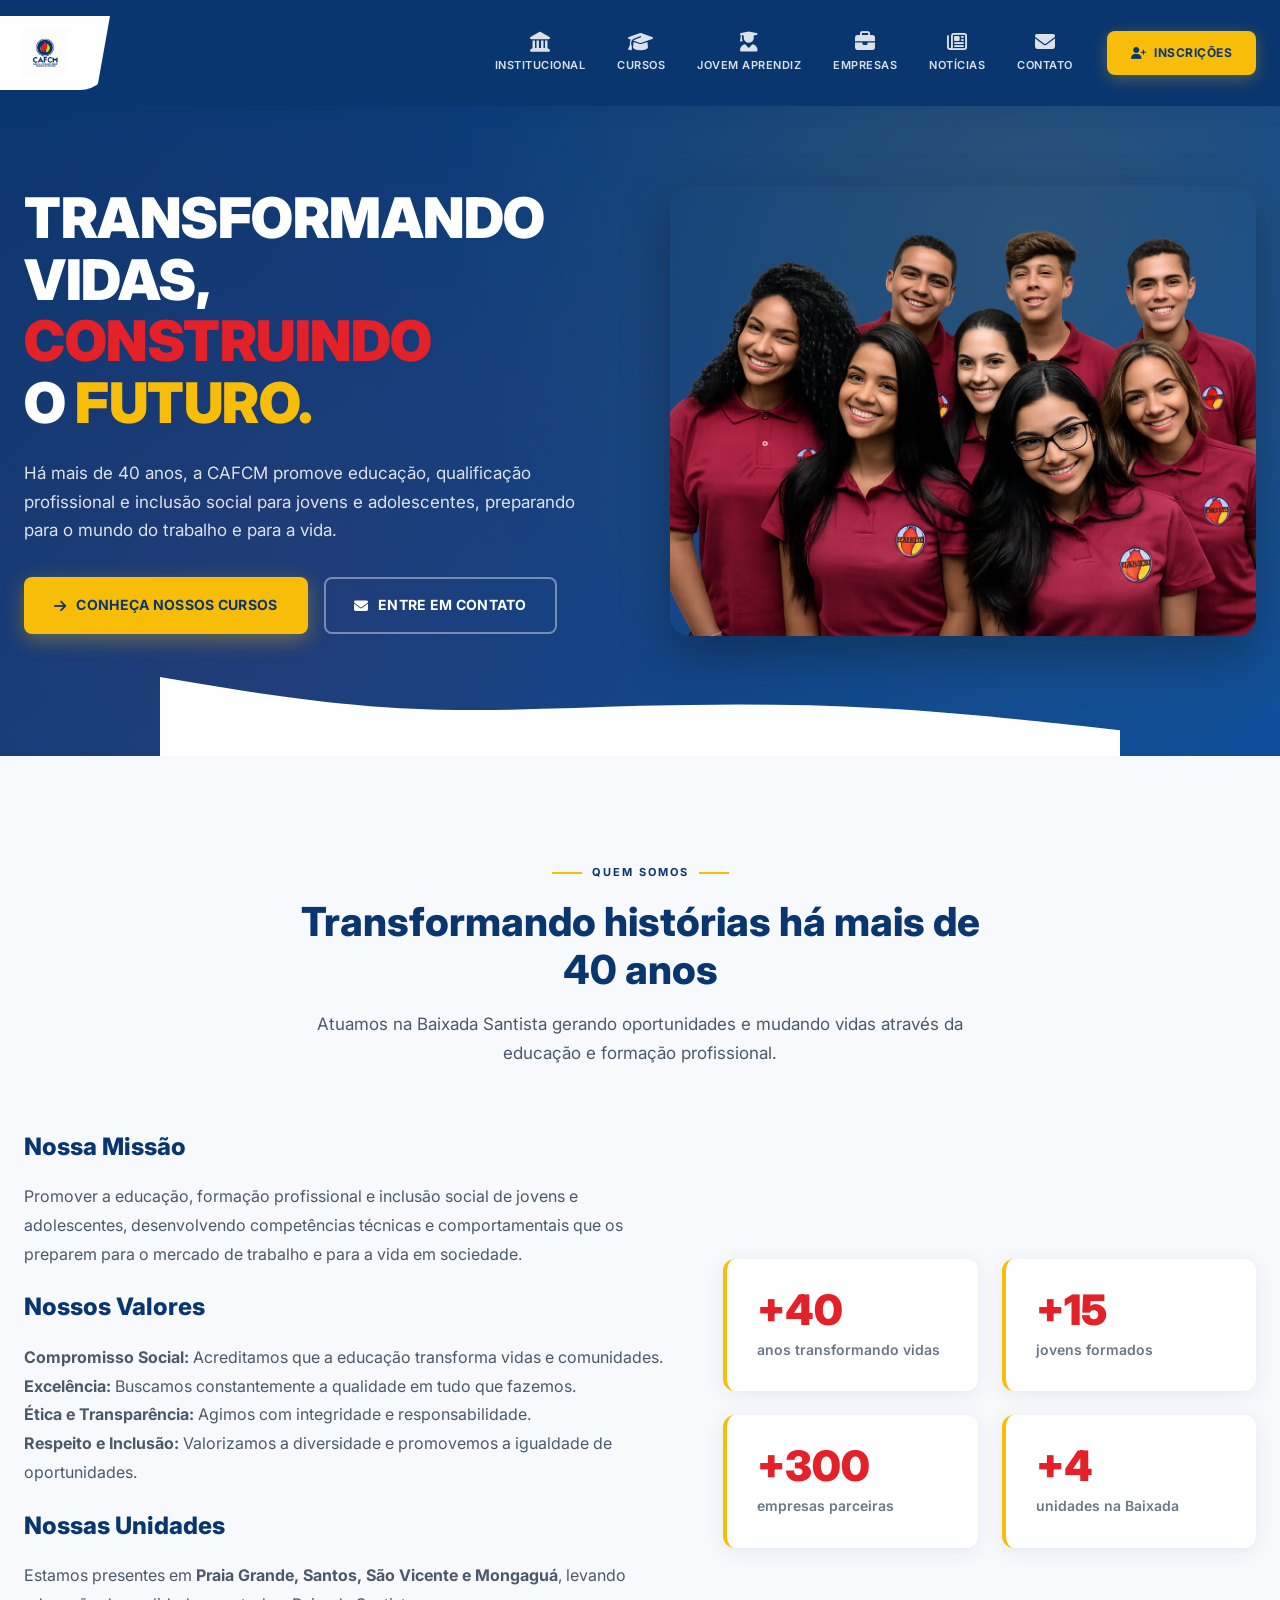
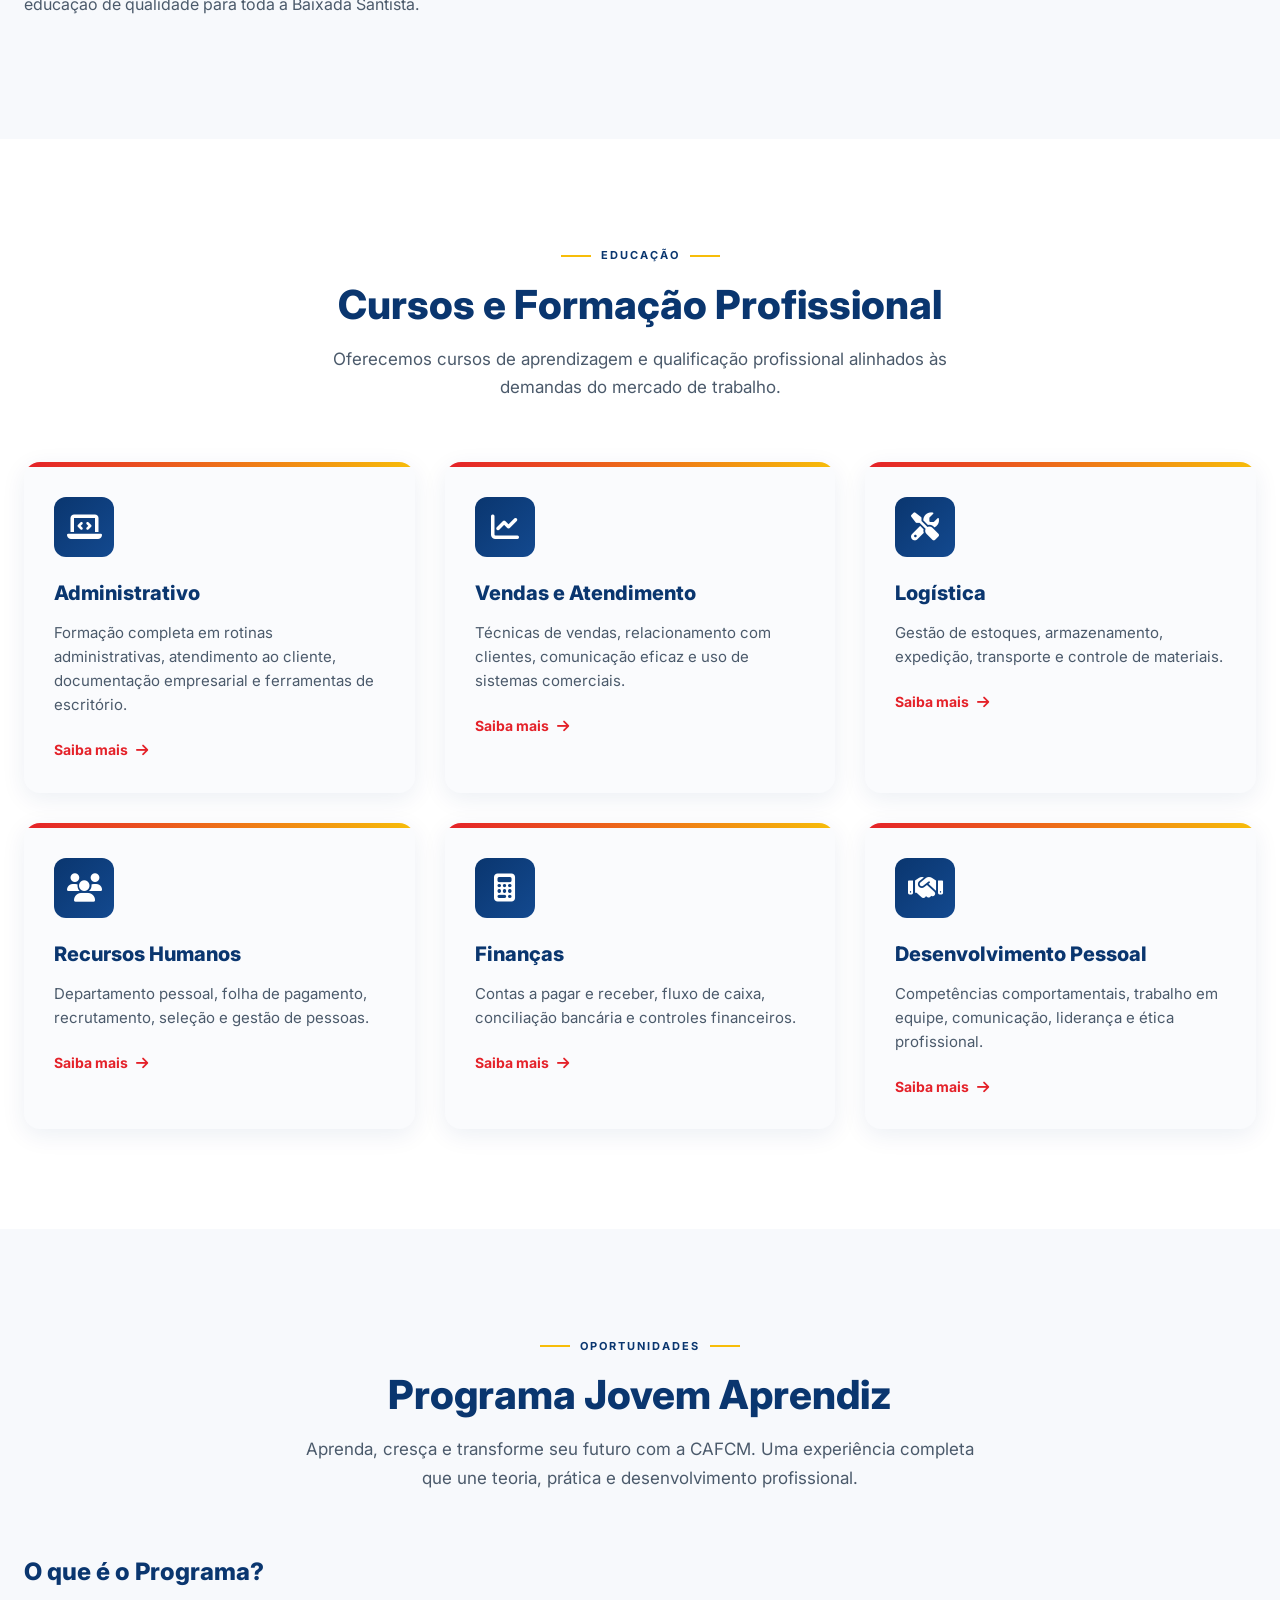
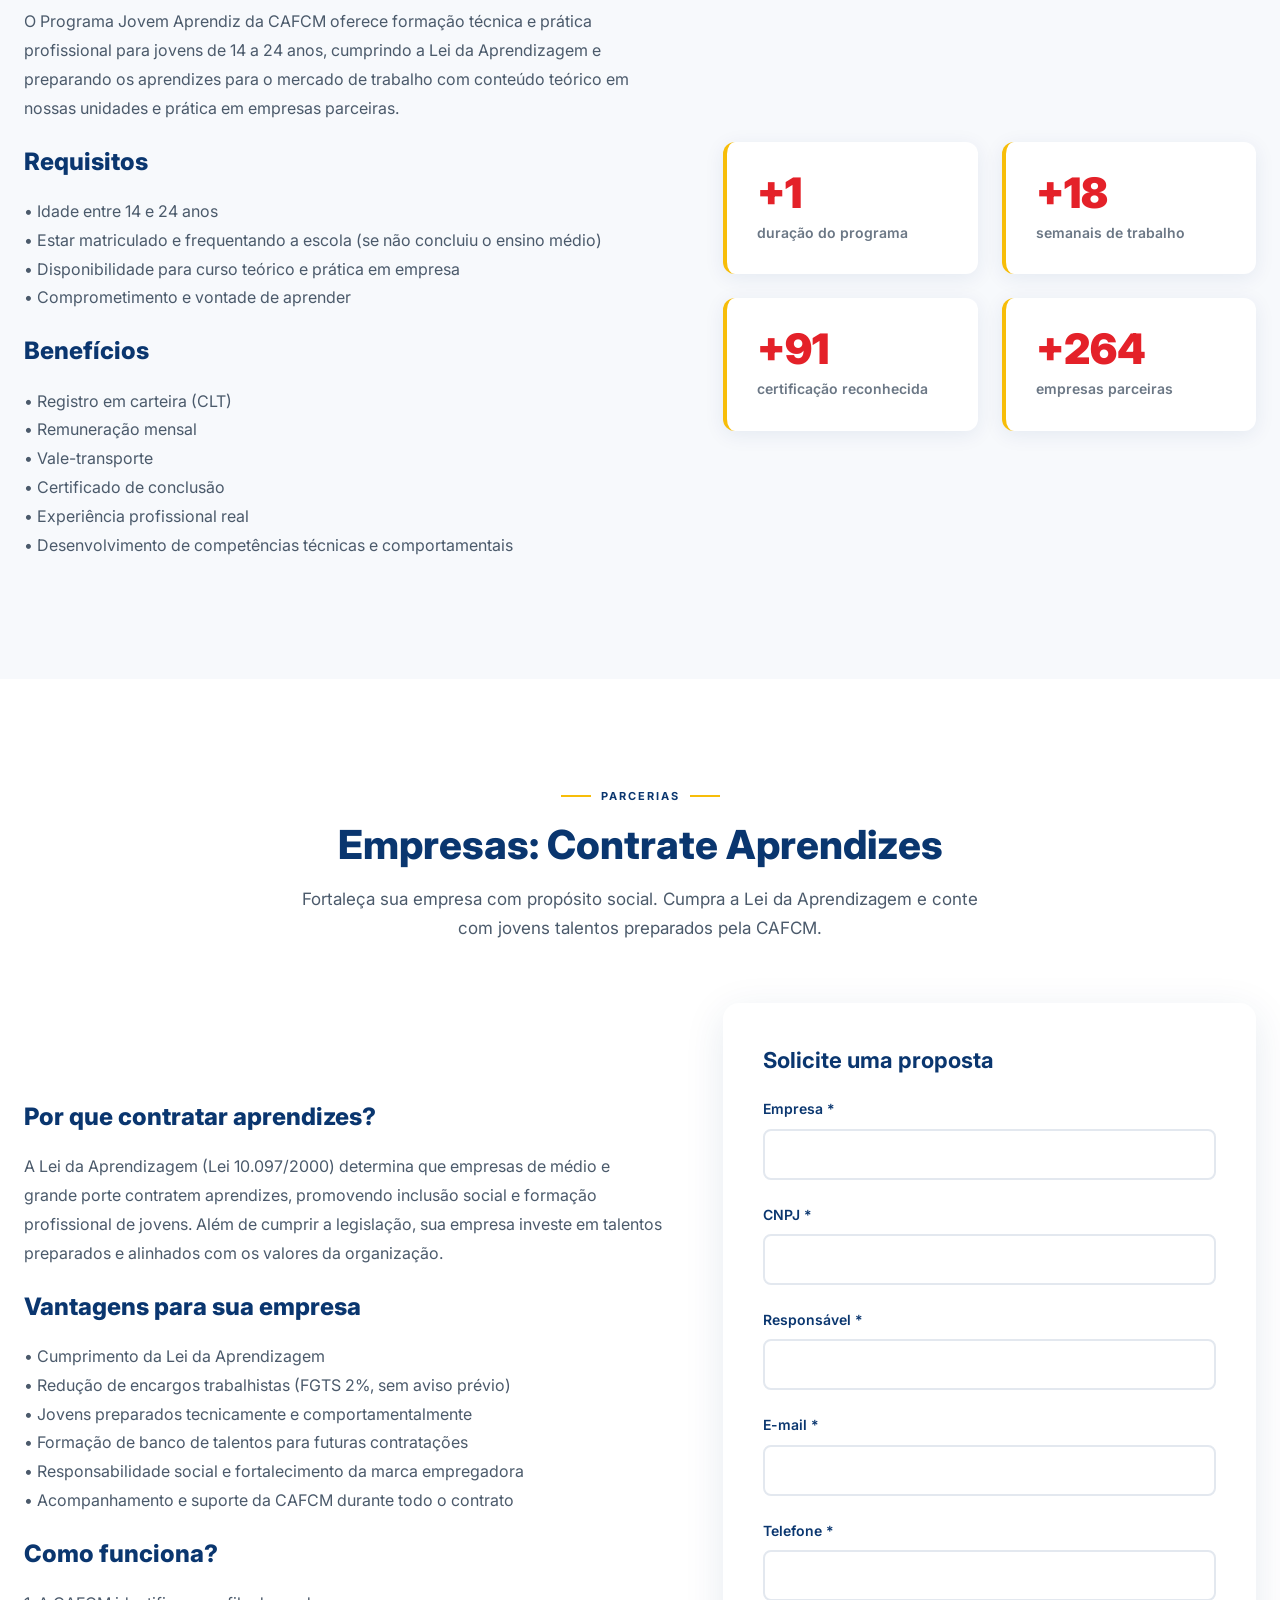
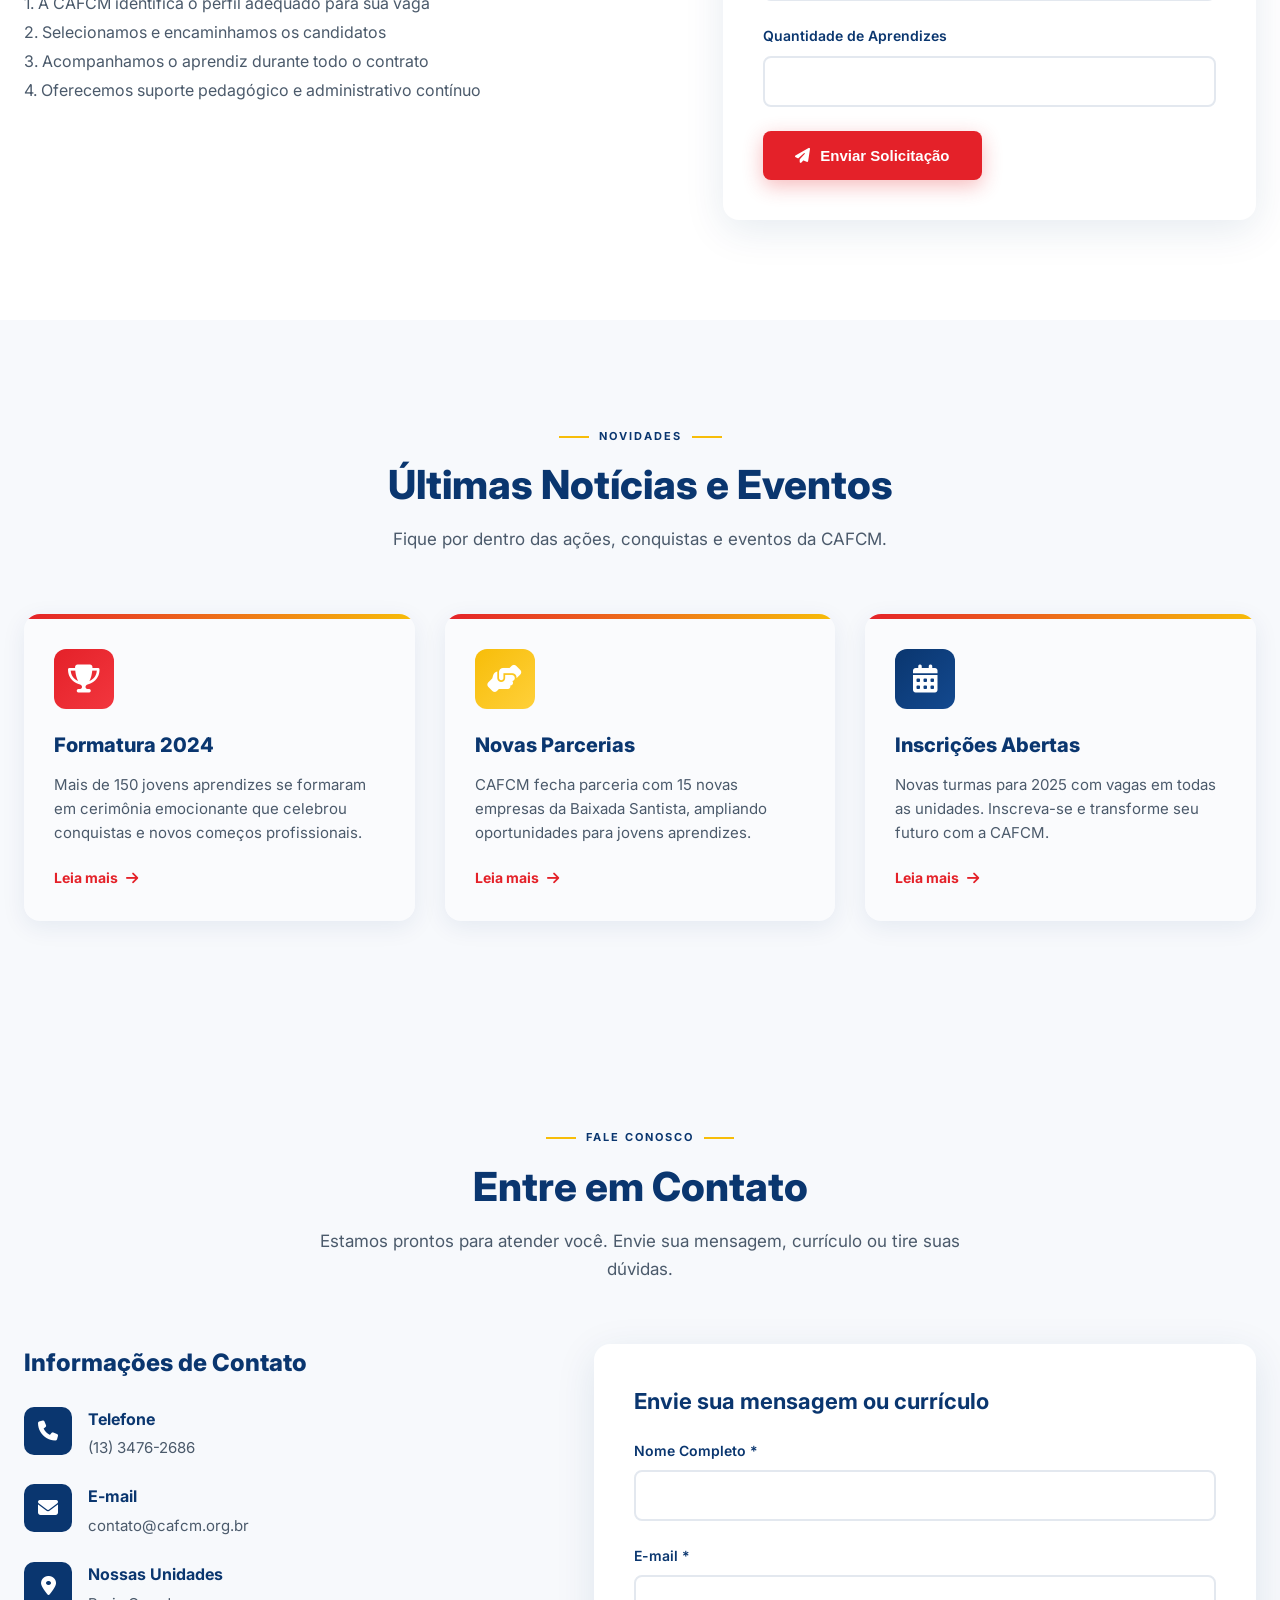
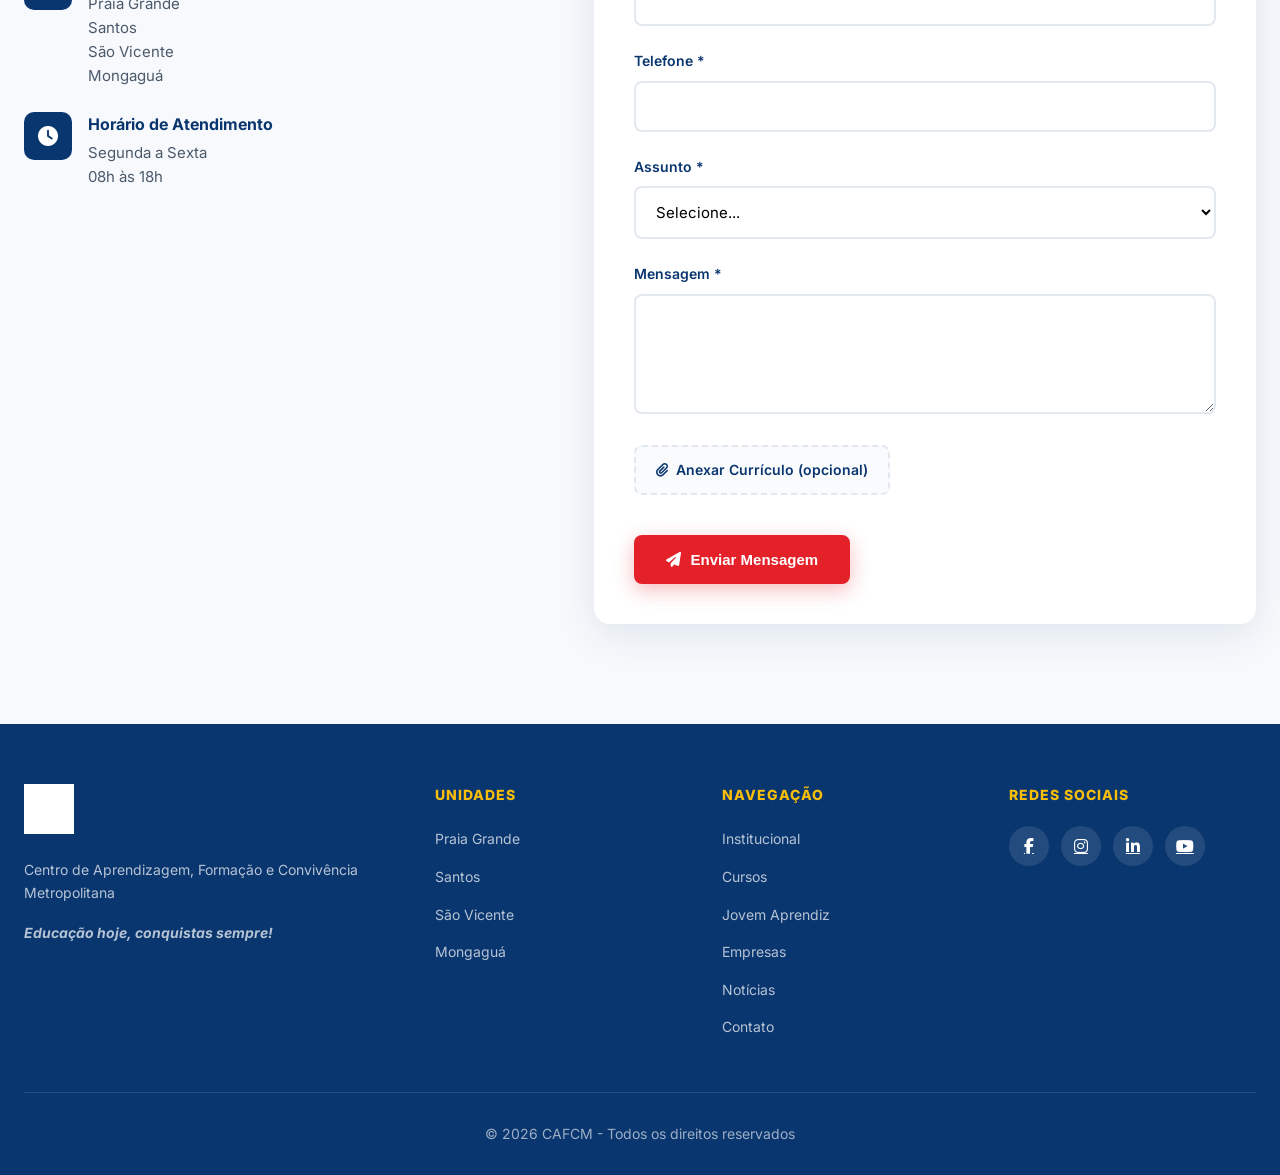
==== commit 0bbbd2b2: "Fix: Adiciona cache busting nos scripts (v=2) Força navegadores a baixarem nova versão dos scripts e" ====
--- a/index.html
+++ b/index.html
@@ -629,7 +629,7 @@
         </div>
     </footer>
 
-    <script src="script.js"></script>
-    <script src="form-handler.js"></script>
+    <script src="script.js?v=2"></script>
+    <script src="form-handler.js?v=2"></script>
 </body>
 </html>
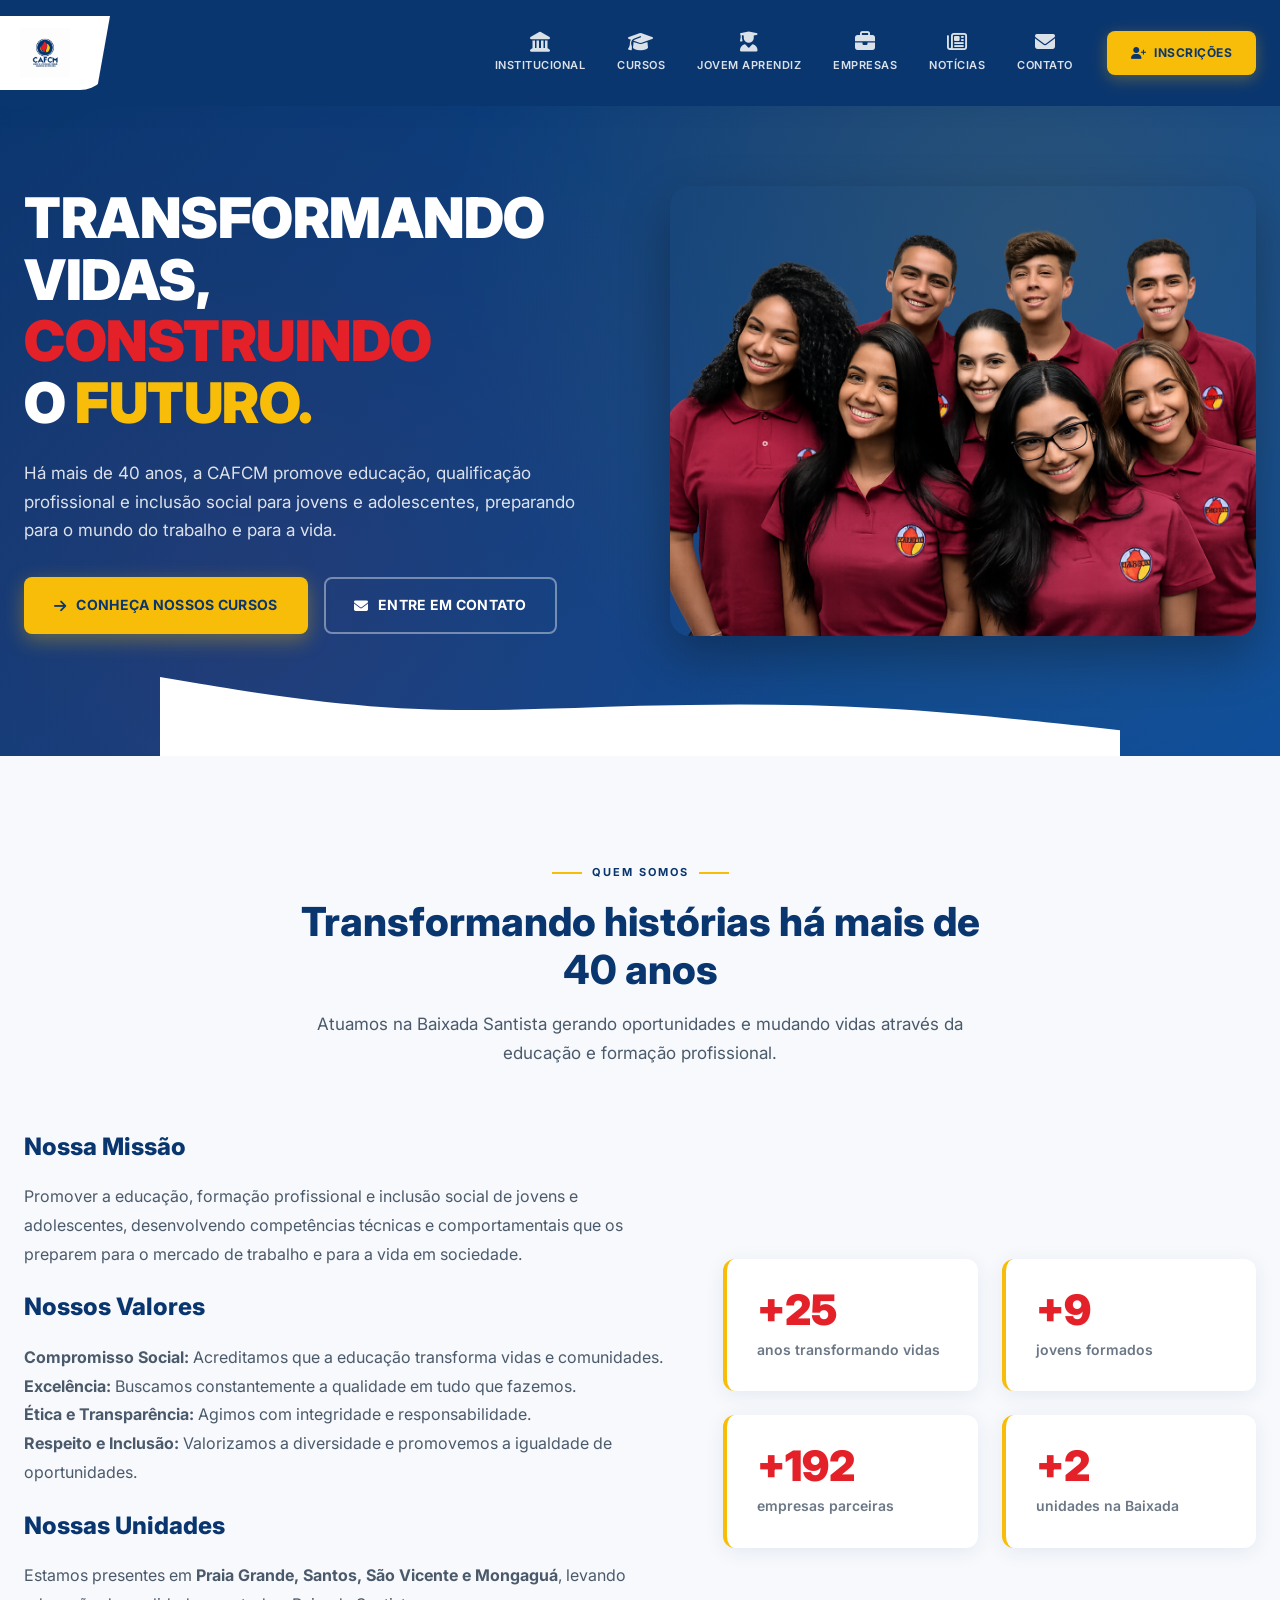
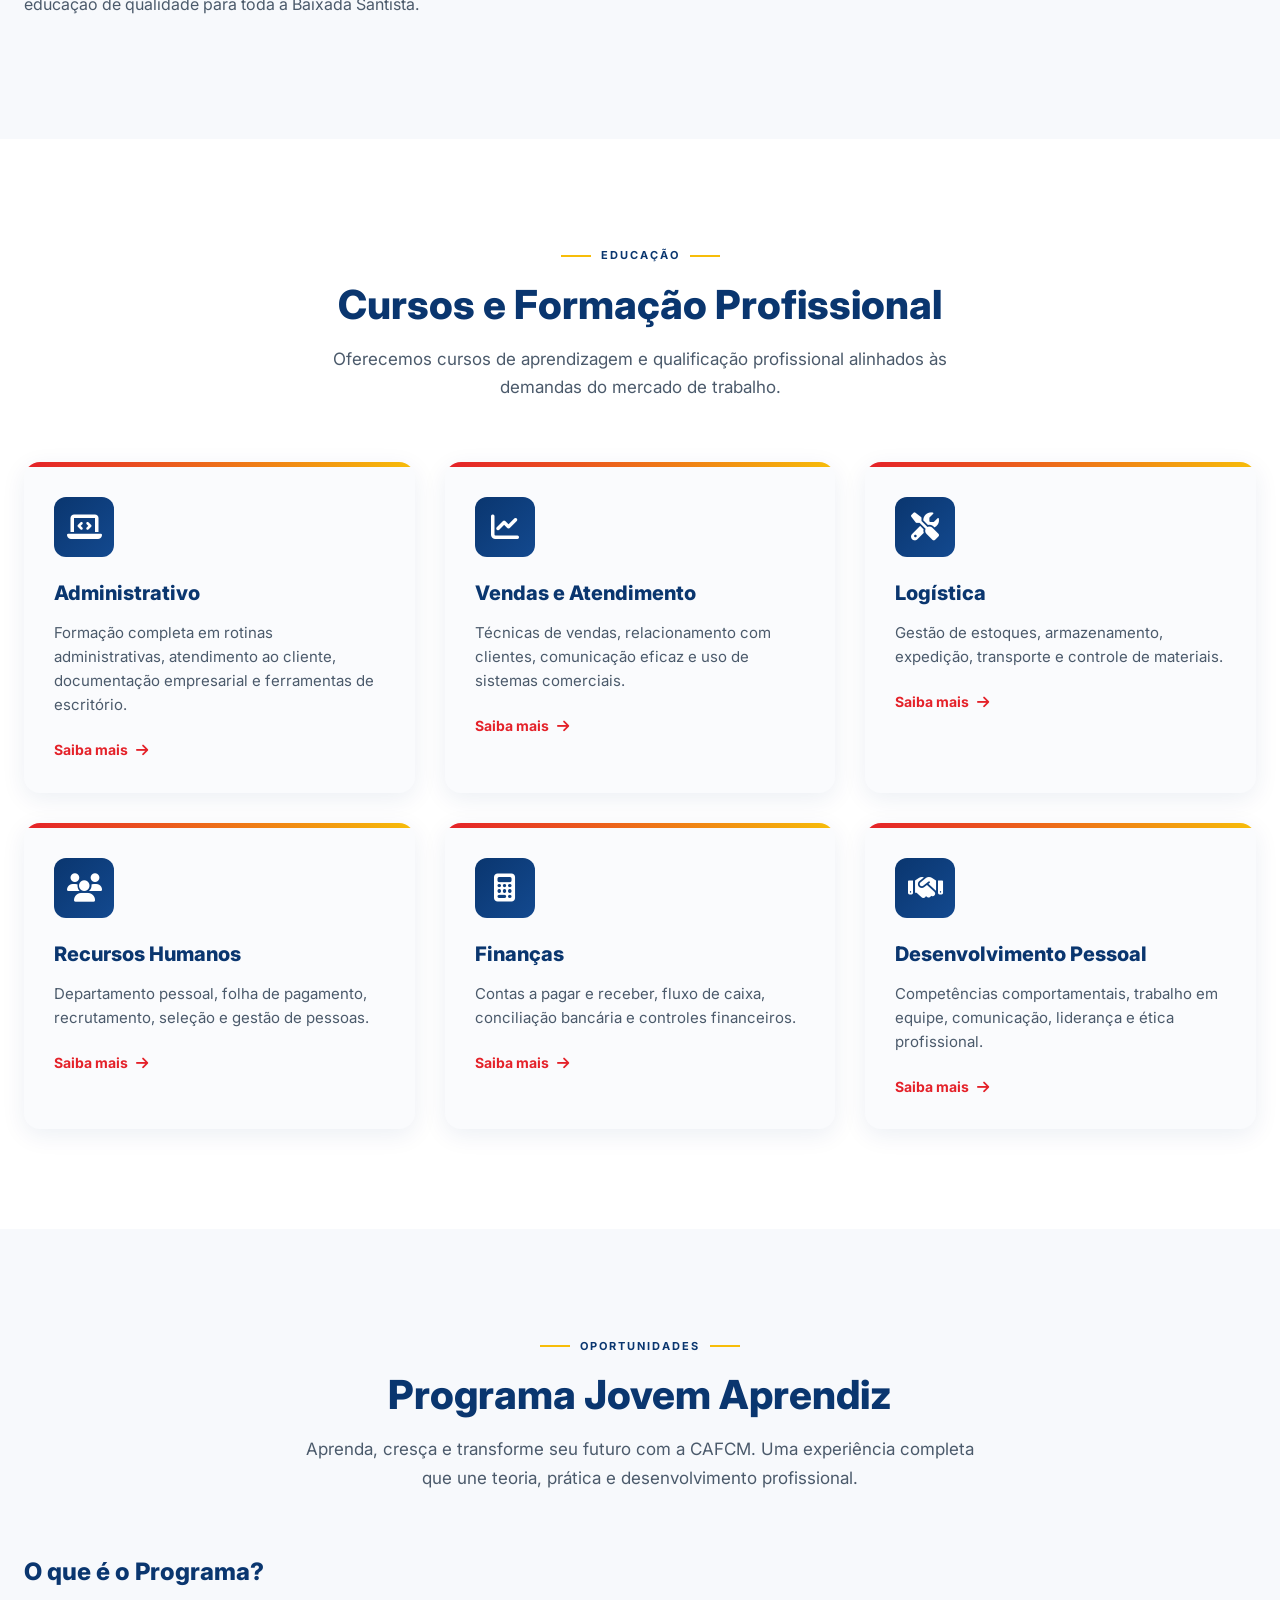
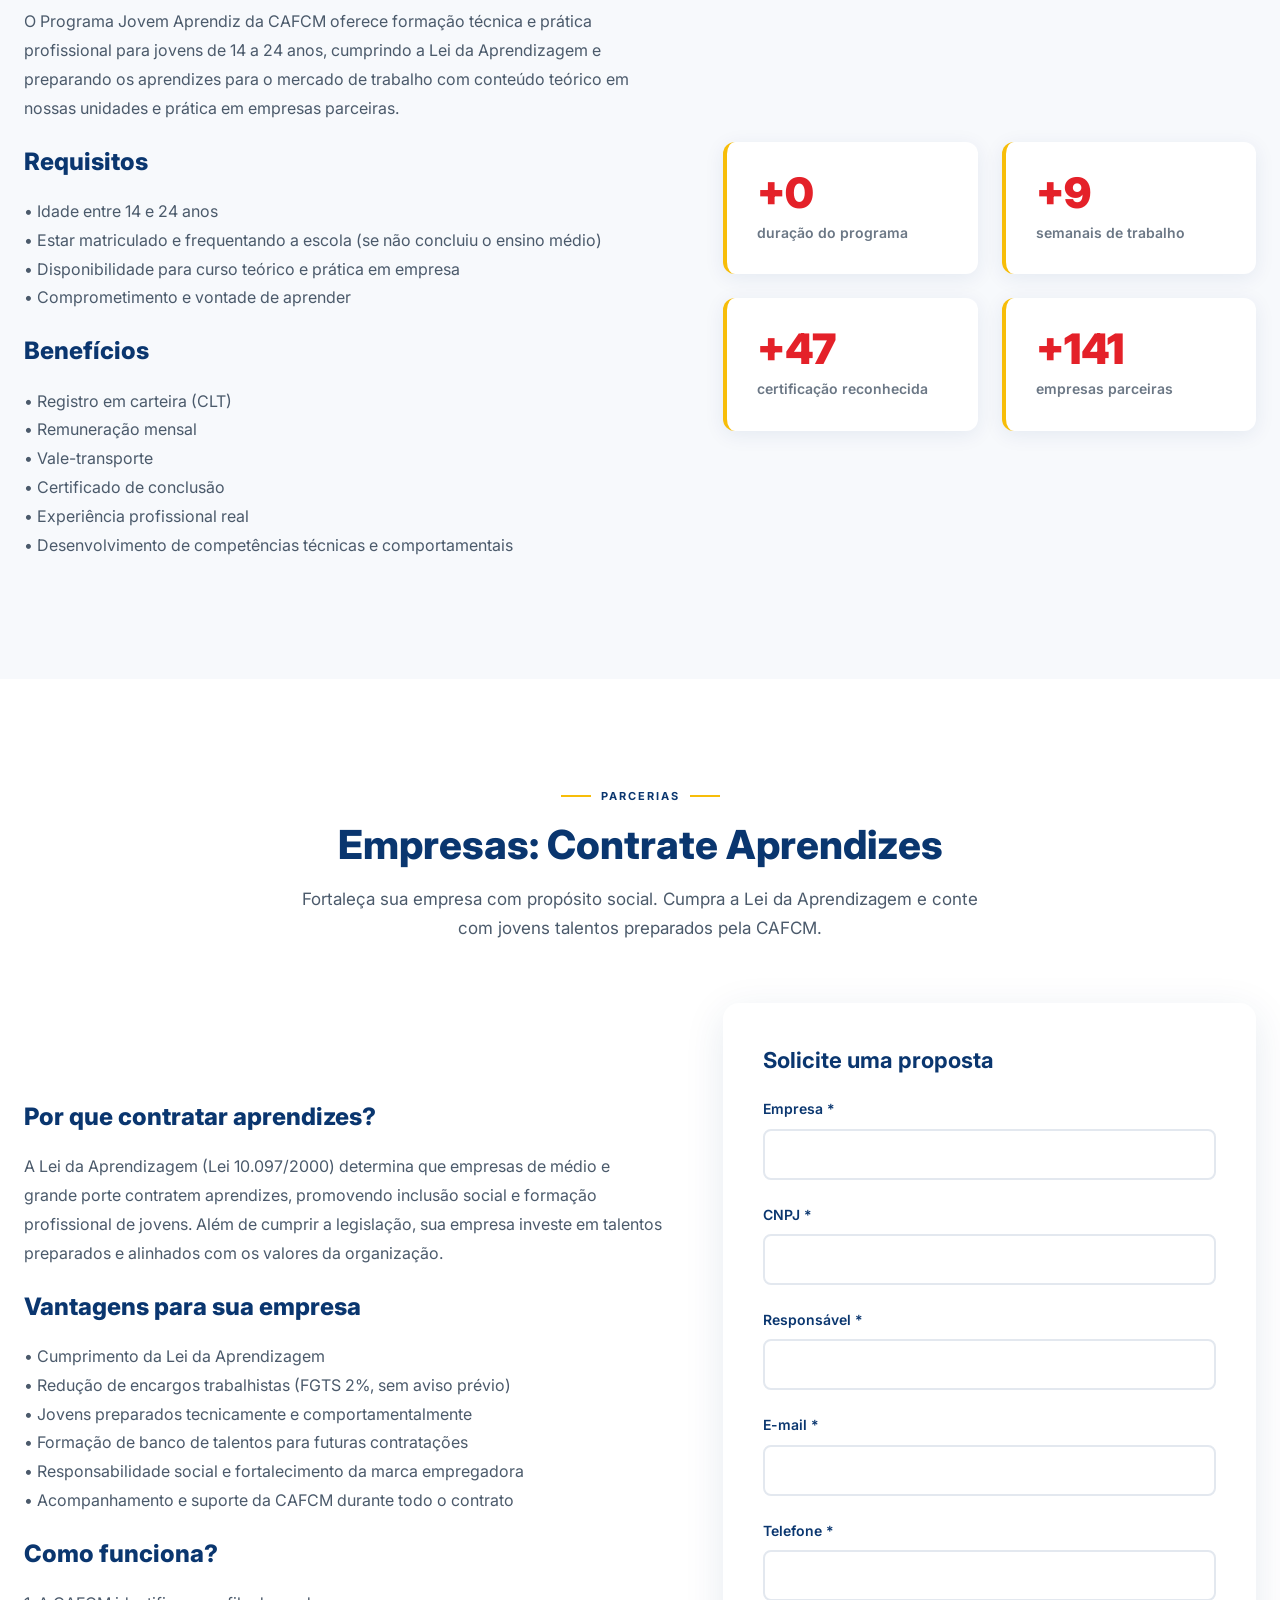
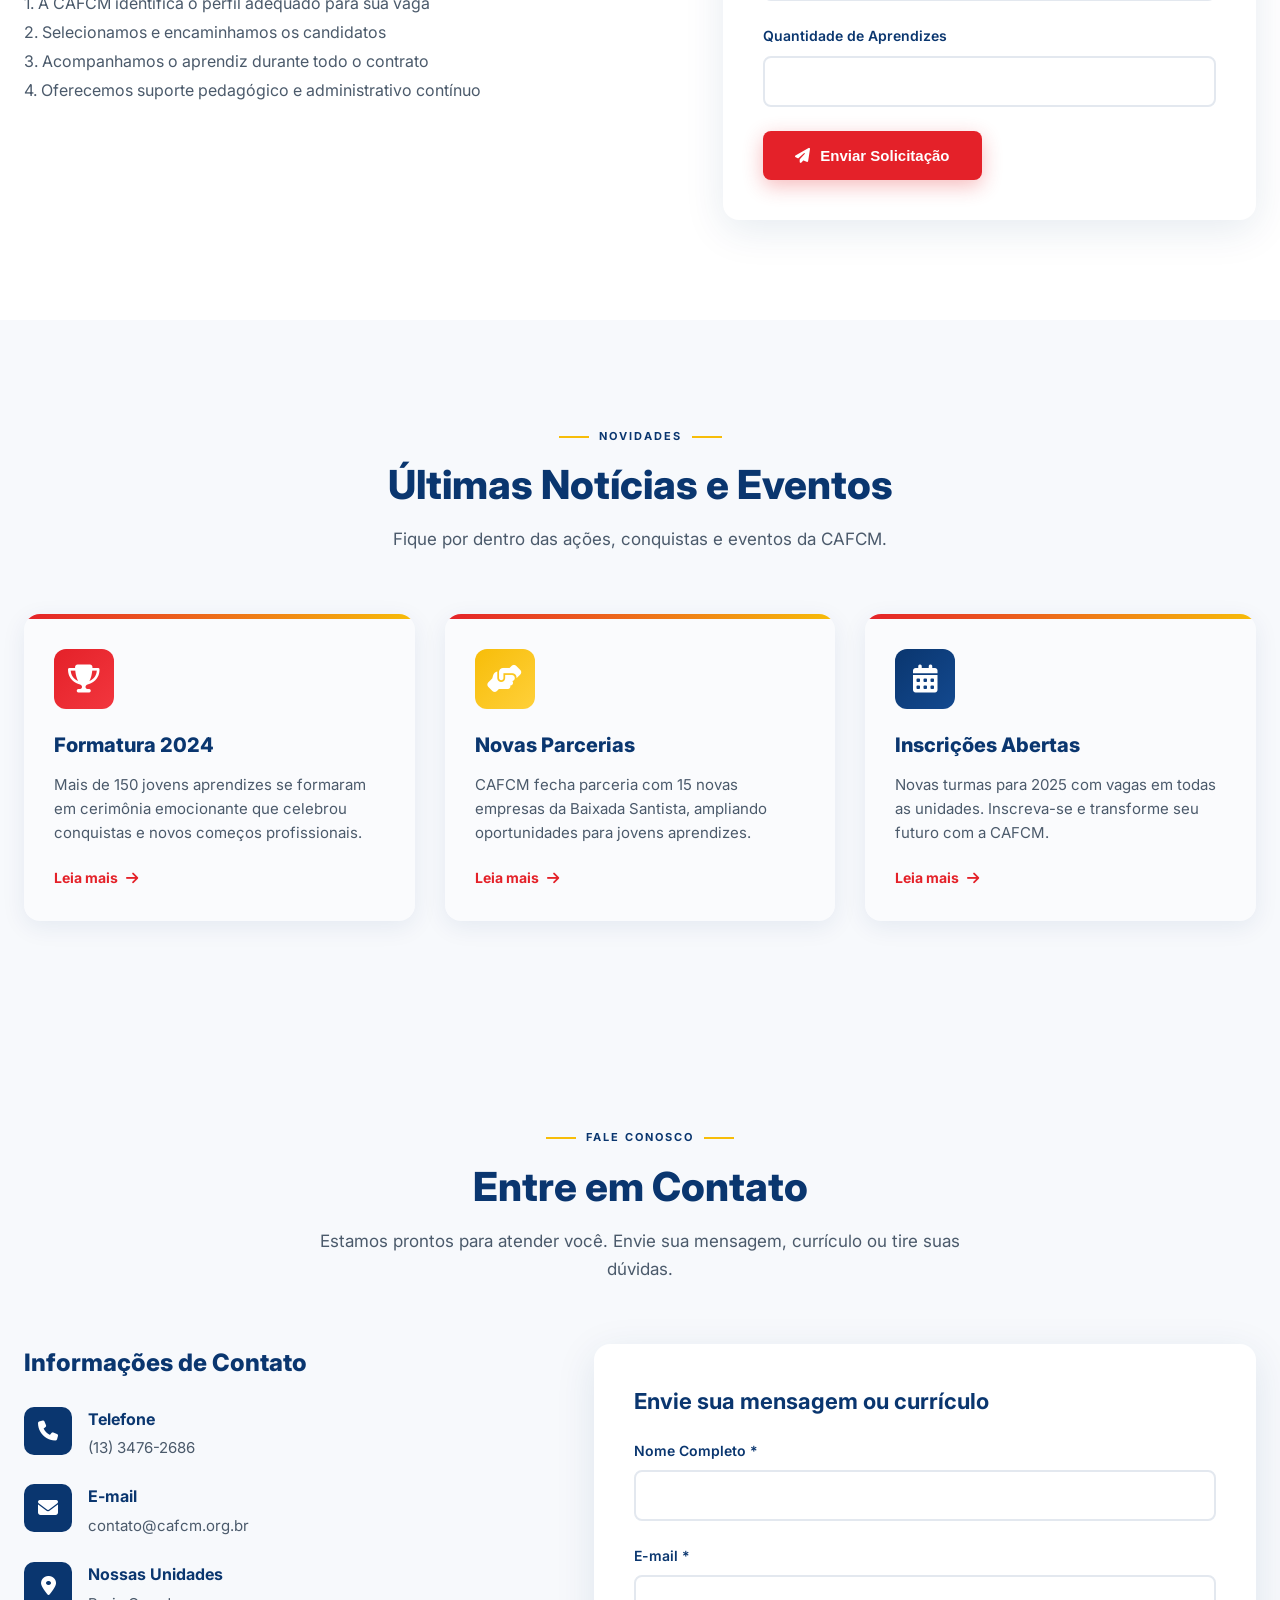
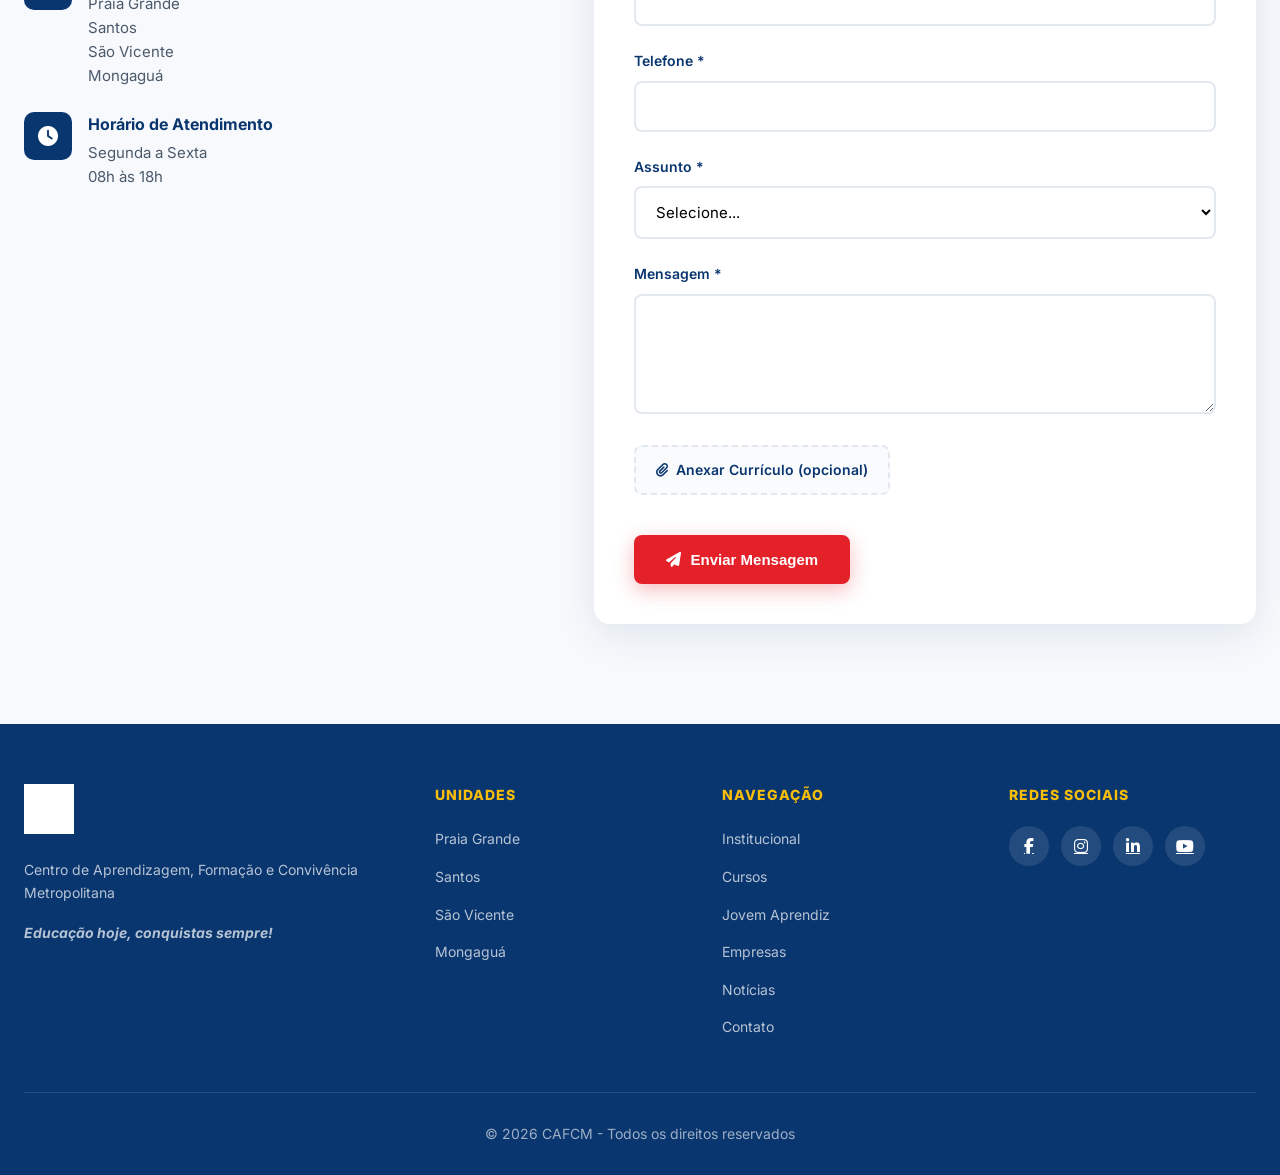
==== commit 6e9bf036: "Fix: Implementa solução definitiva dos formulários (v4) - Captura dados do formulário - Mostra popup" ====
--- a/index.html
+++ b/index.html
@@ -630,6 +630,6 @@
     </footer>
 
     <script src="script.js?v=2"></script>
-    <script src="form-handler.js?v=2"></script>
+    <script src="form-handler.js?v=4"></script>
 </body>
 </html>
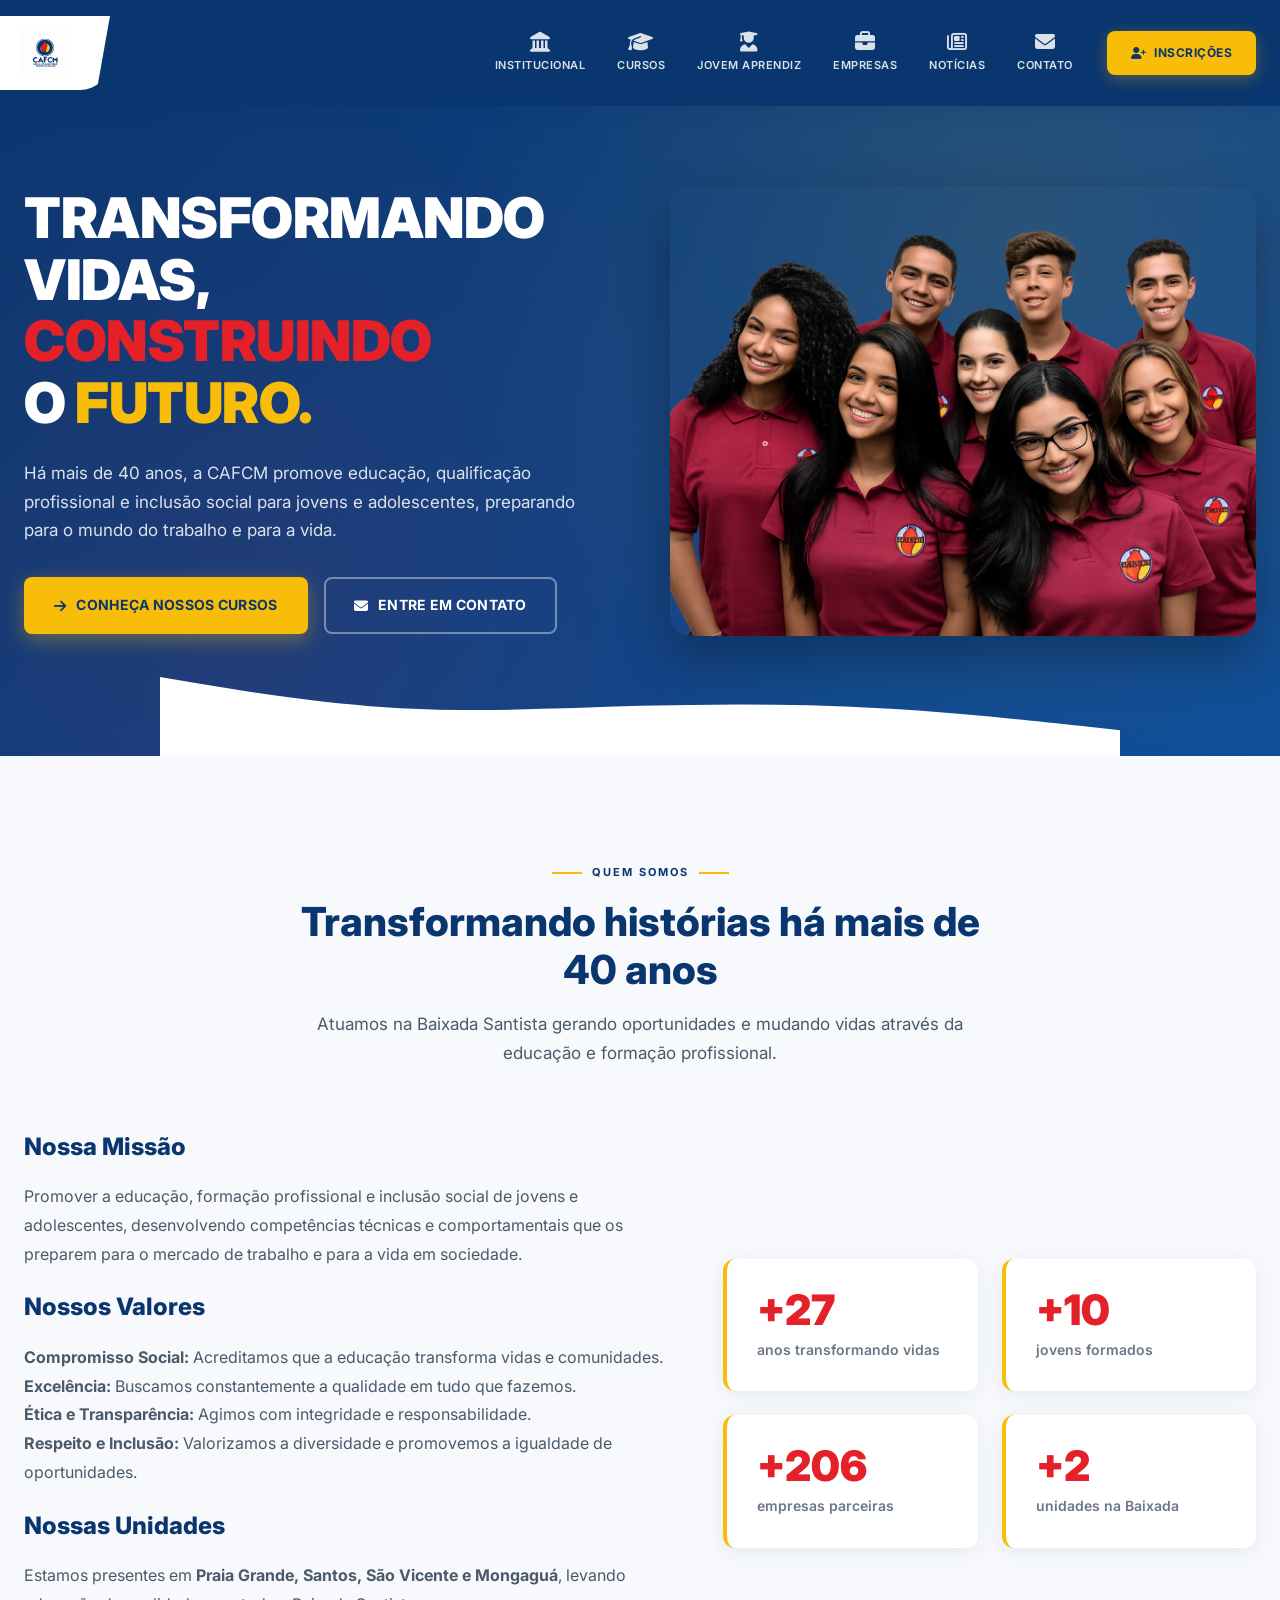
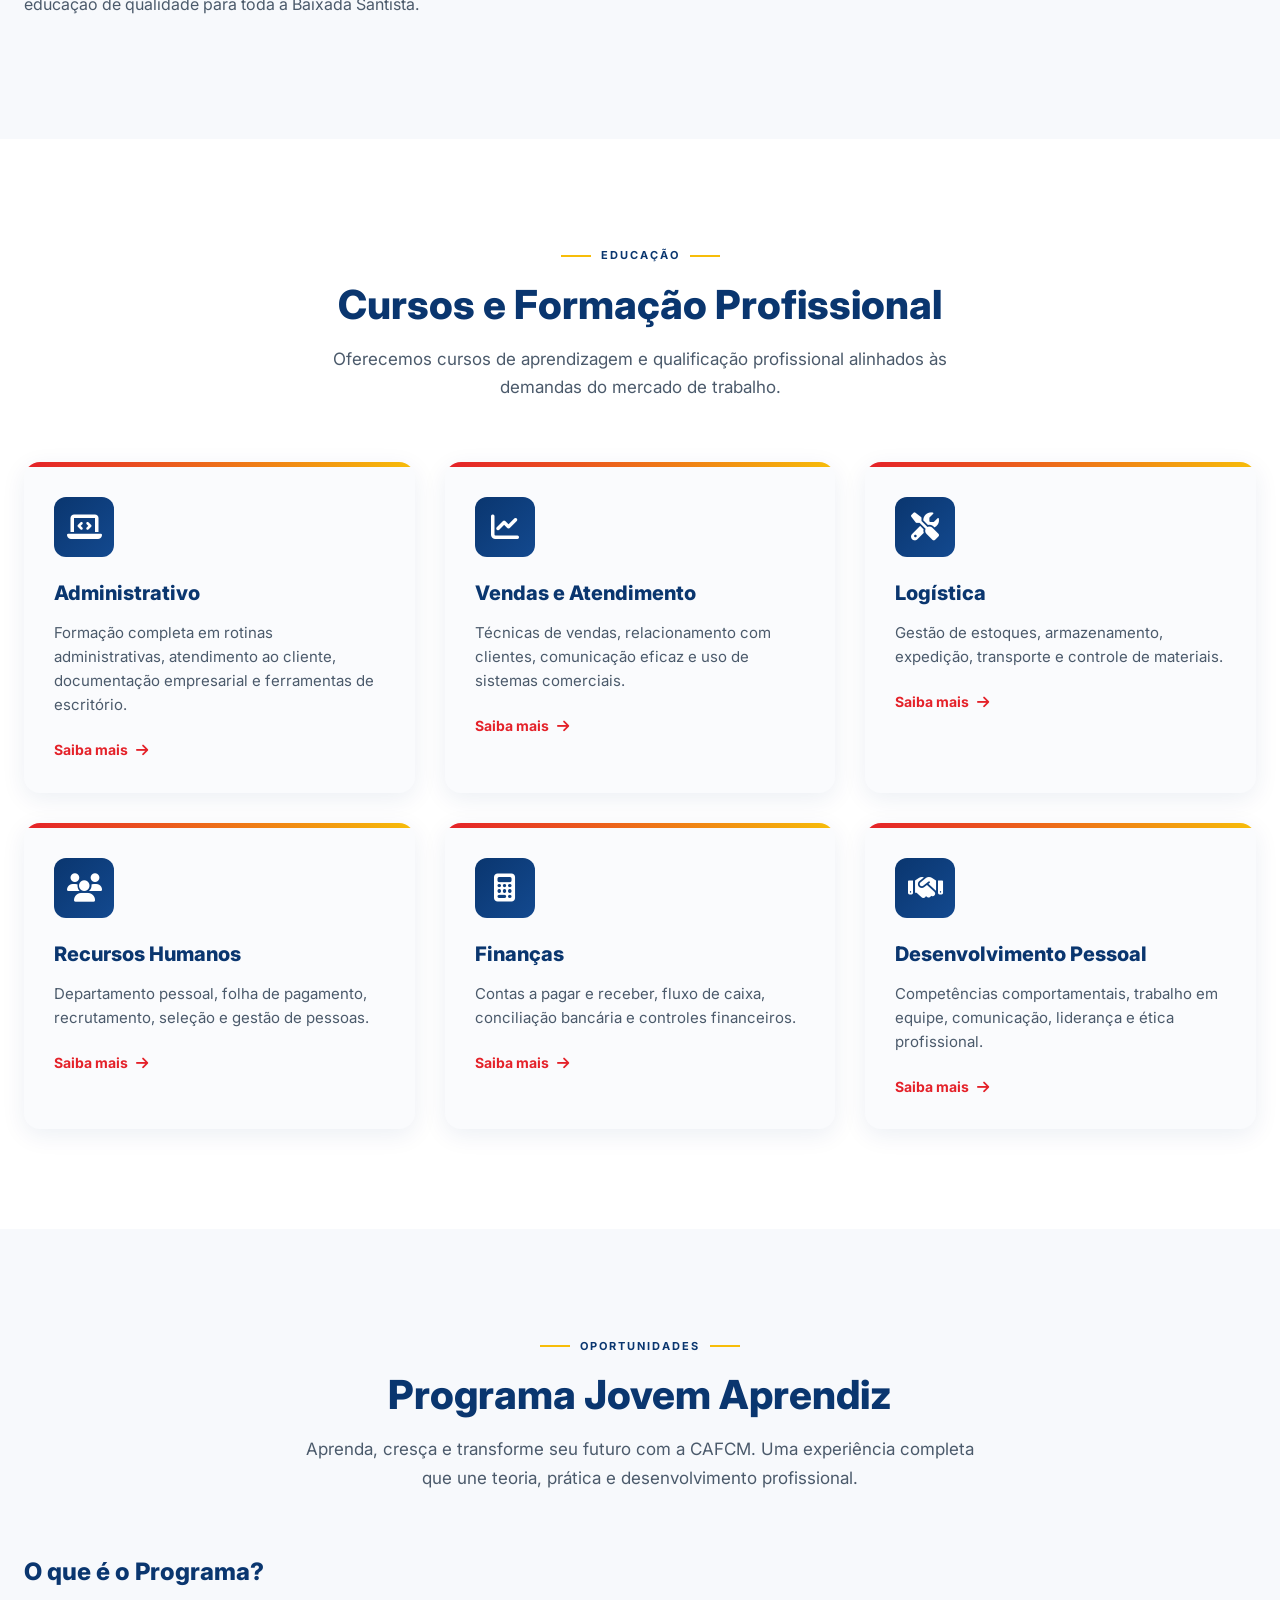
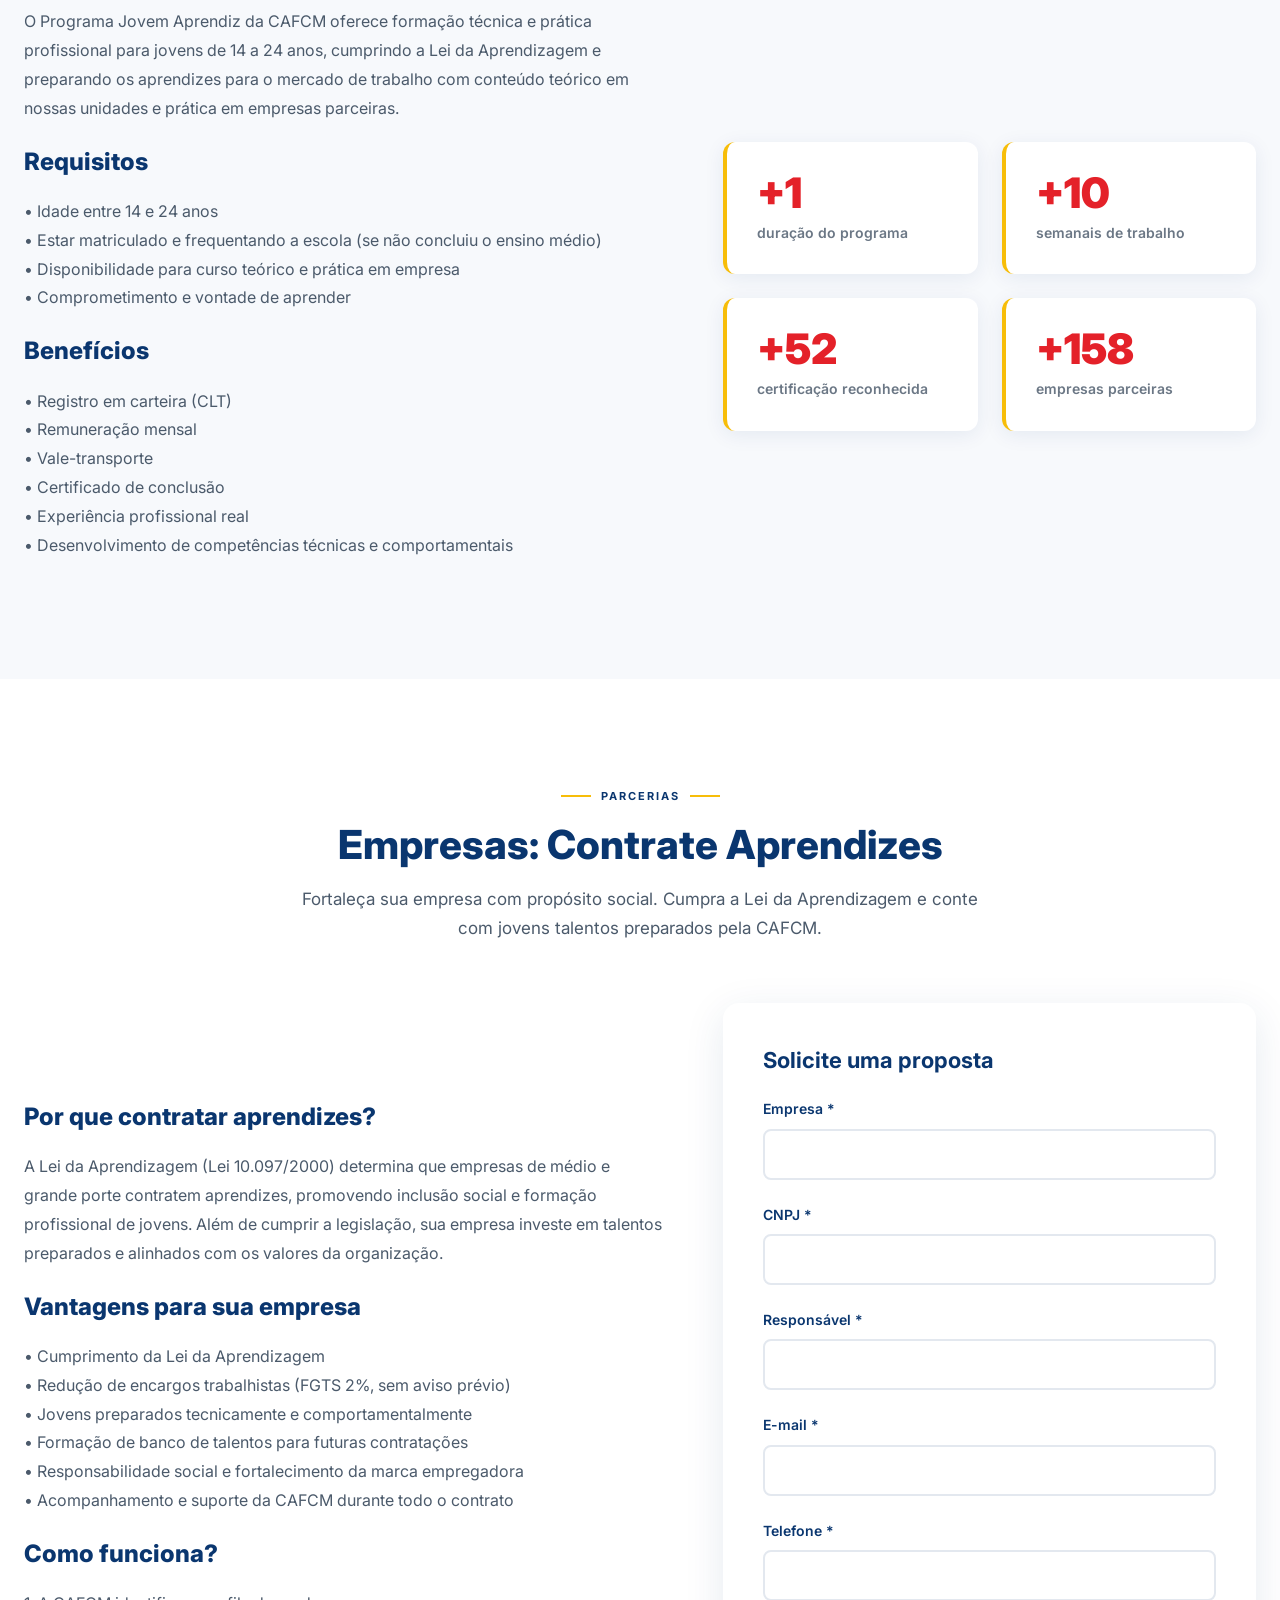
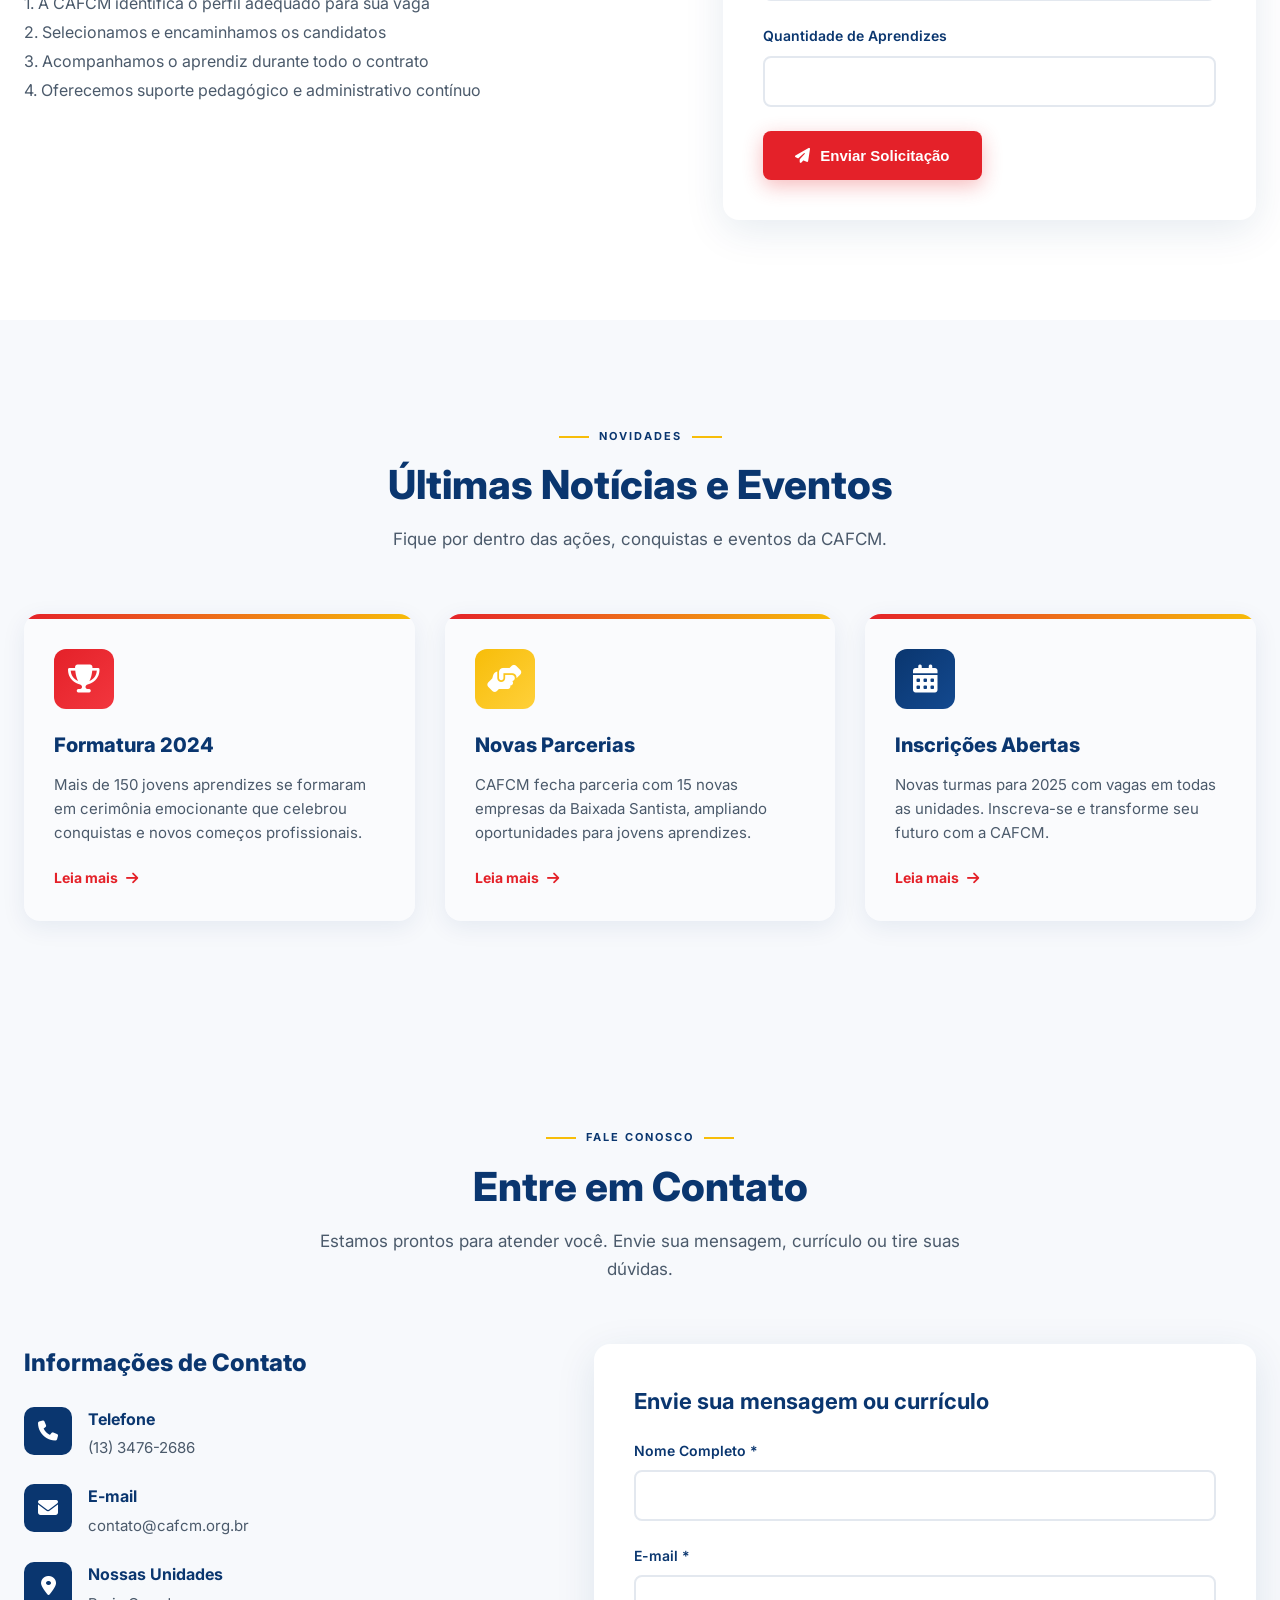
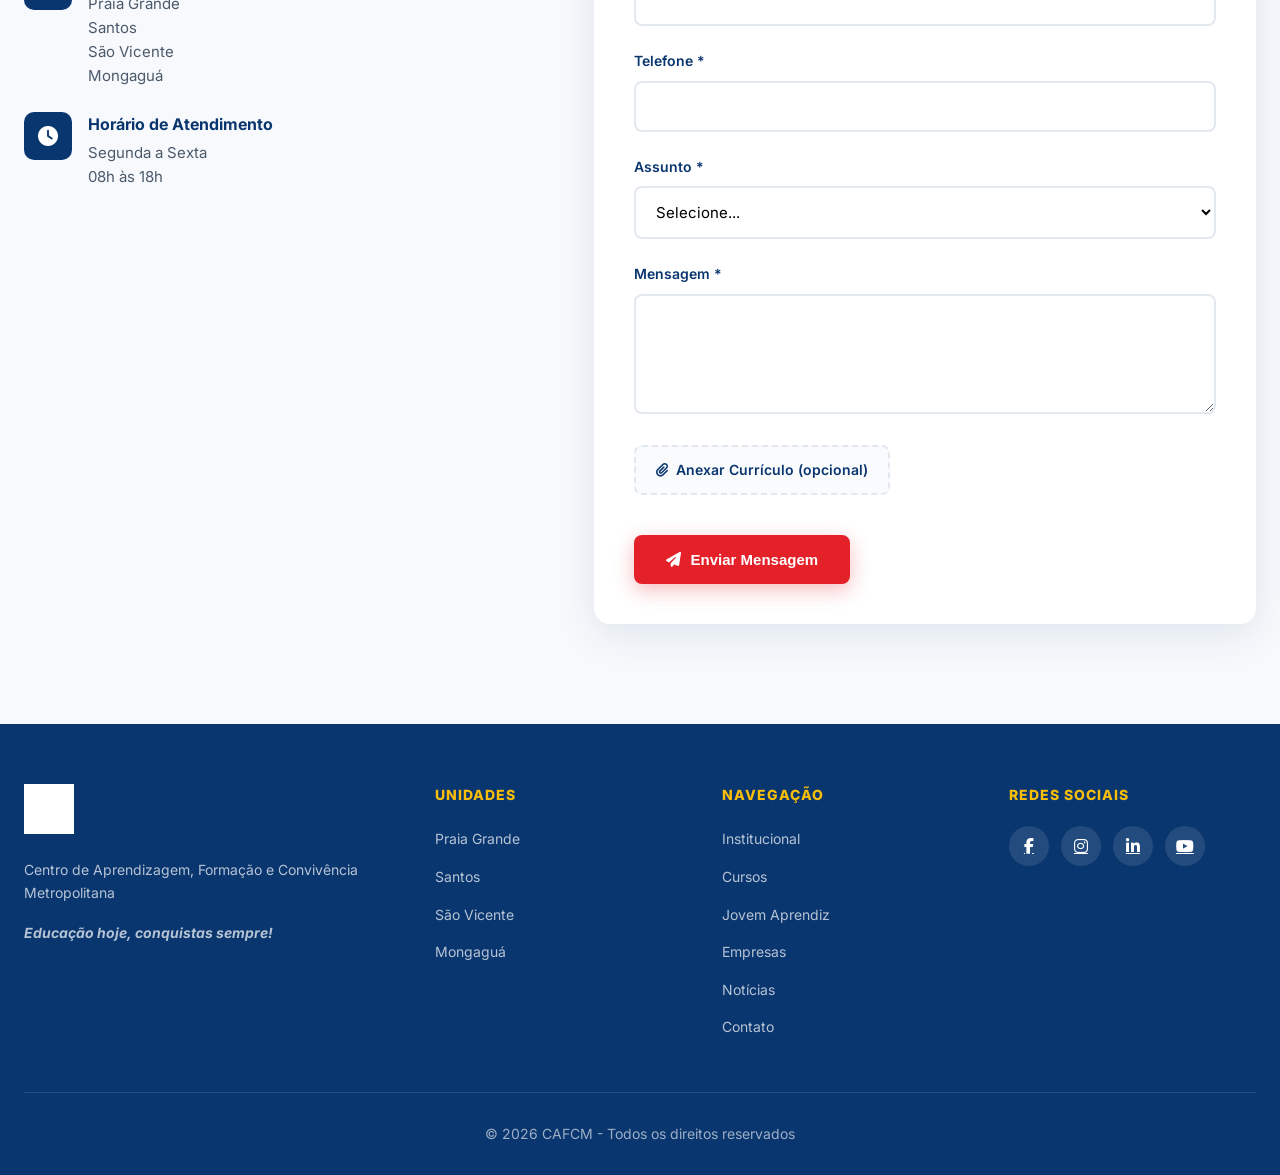
==== commit 9cd4e699: "Cache bust v99 - força reload completo" ====
--- a/index.html
+++ b/index.html
@@ -629,7 +629,7 @@
         </div>
     </footer>
 
-    <script src="script.js?v=2"></script>
-    <script src="form-handler.js?v=4"></script>
+    <script src="script.js?v=99"></script>
+    <script src="form-handler.js?v=99"></script>
 </body>
 </html>
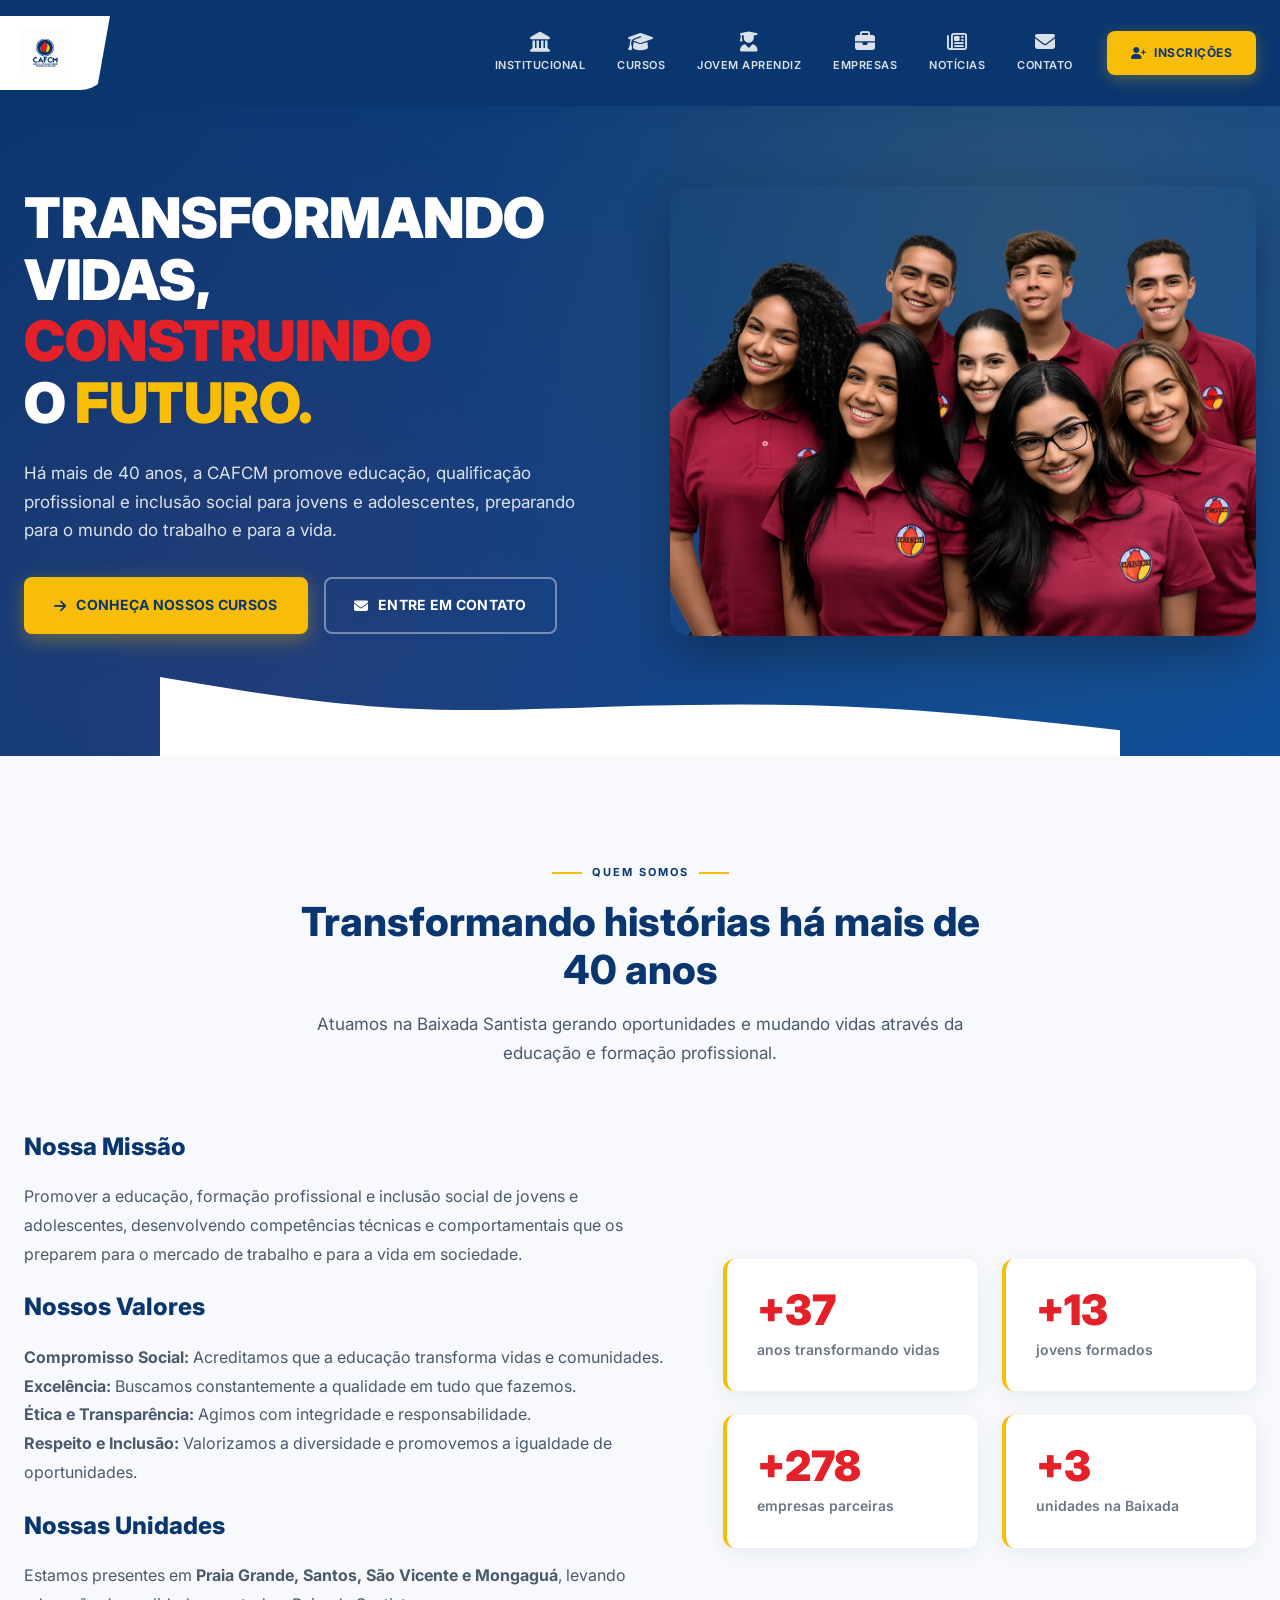
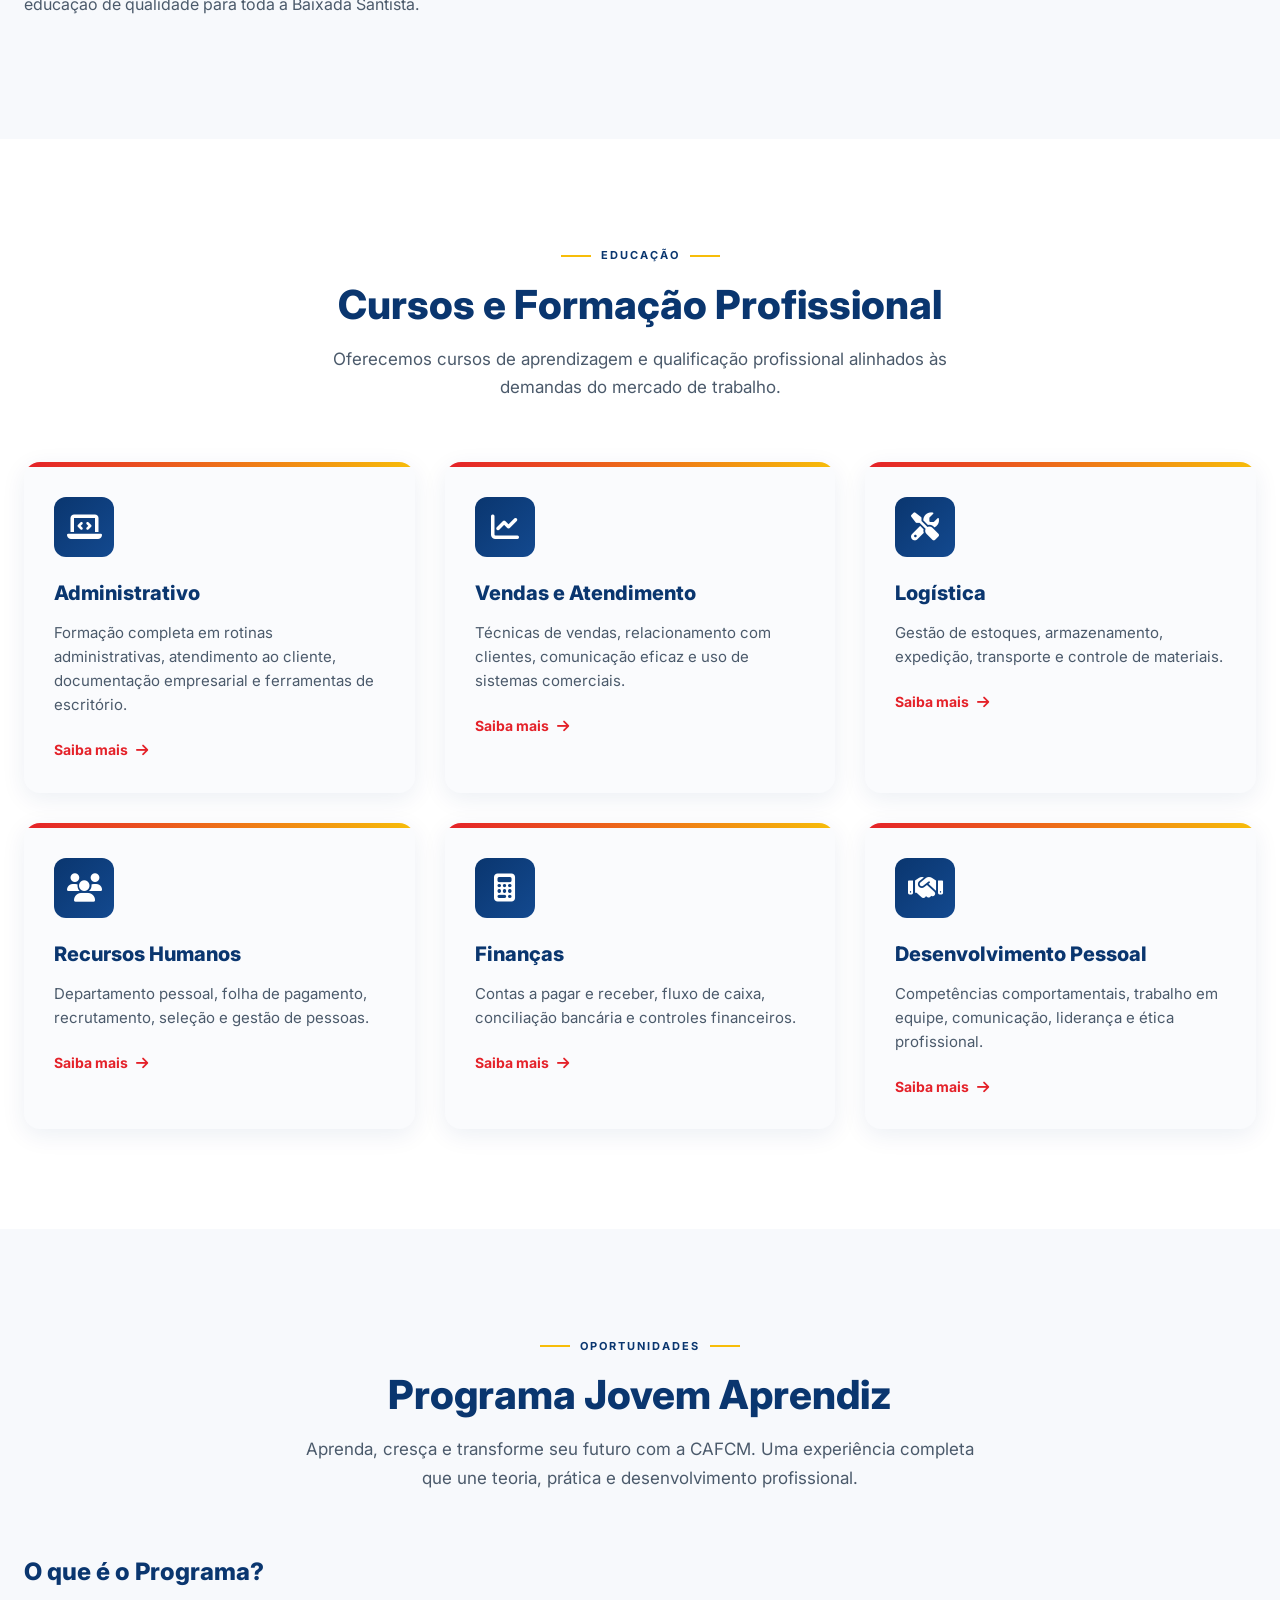
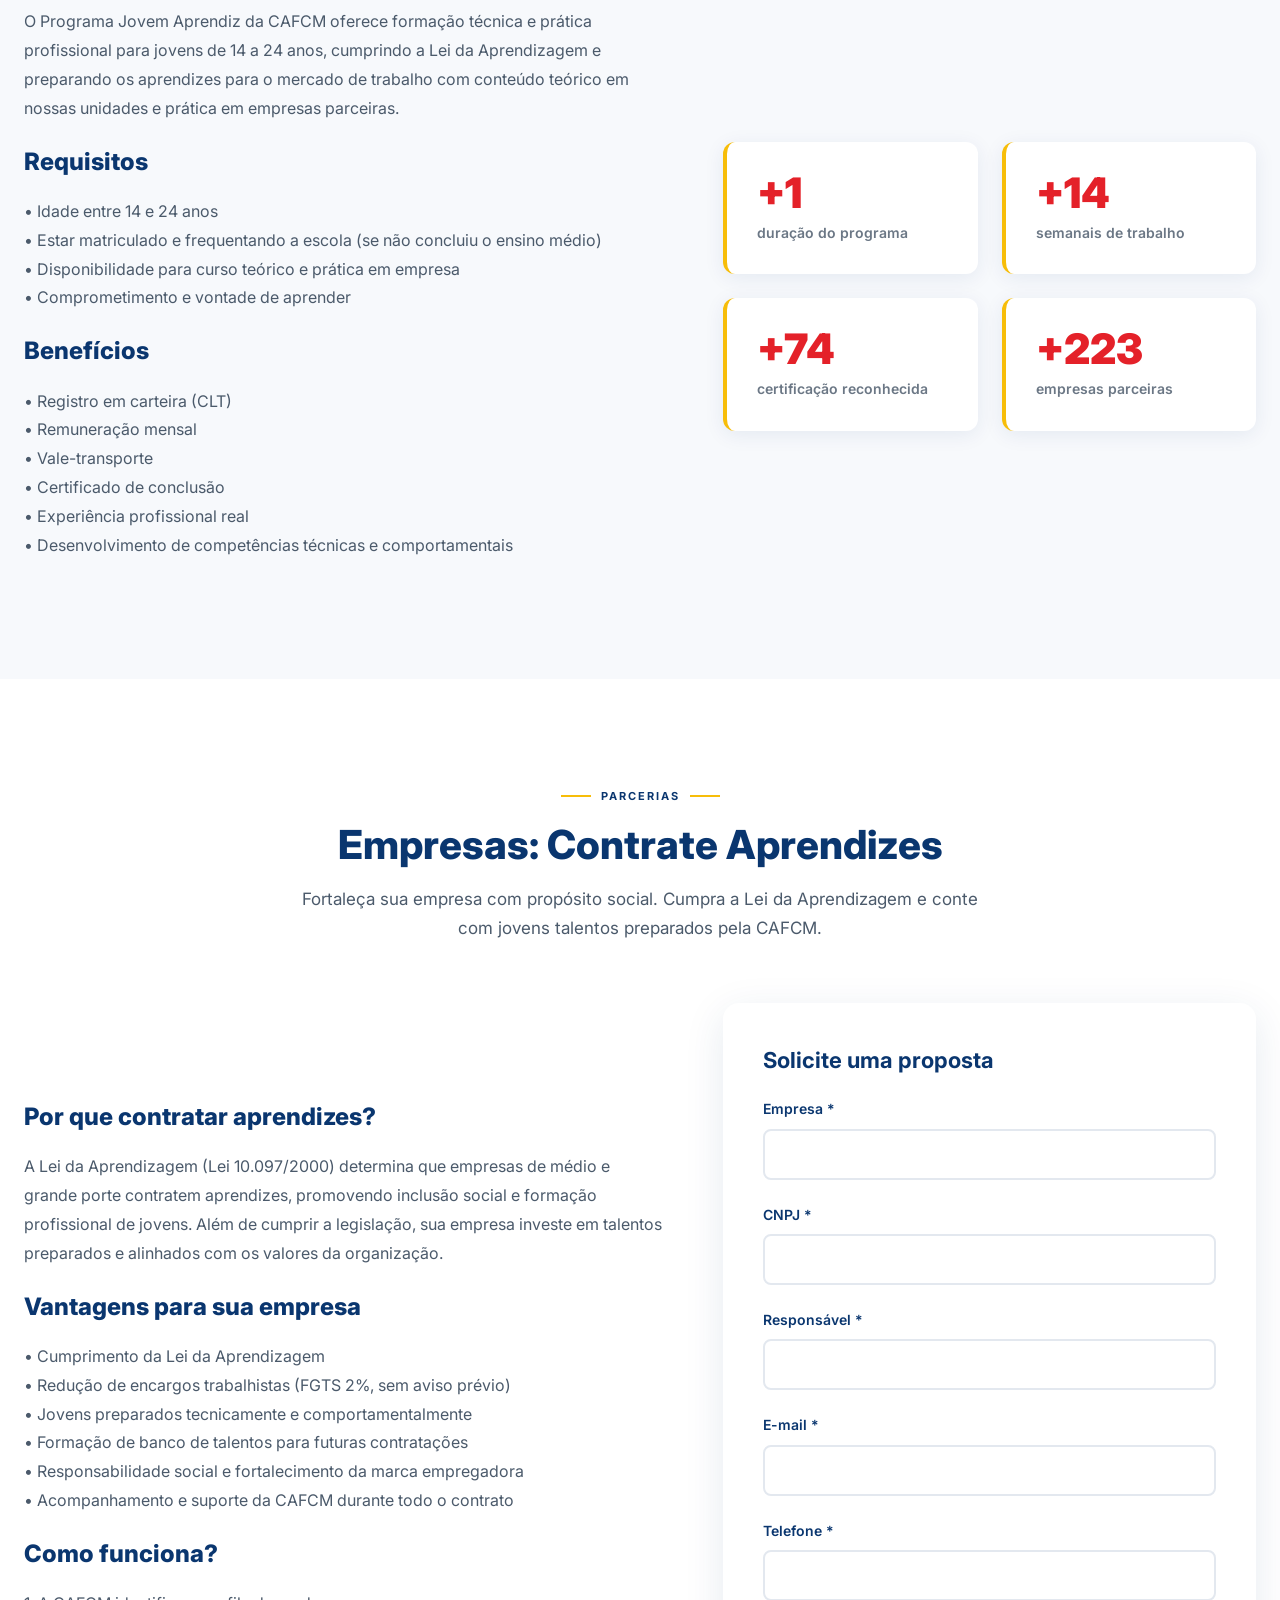
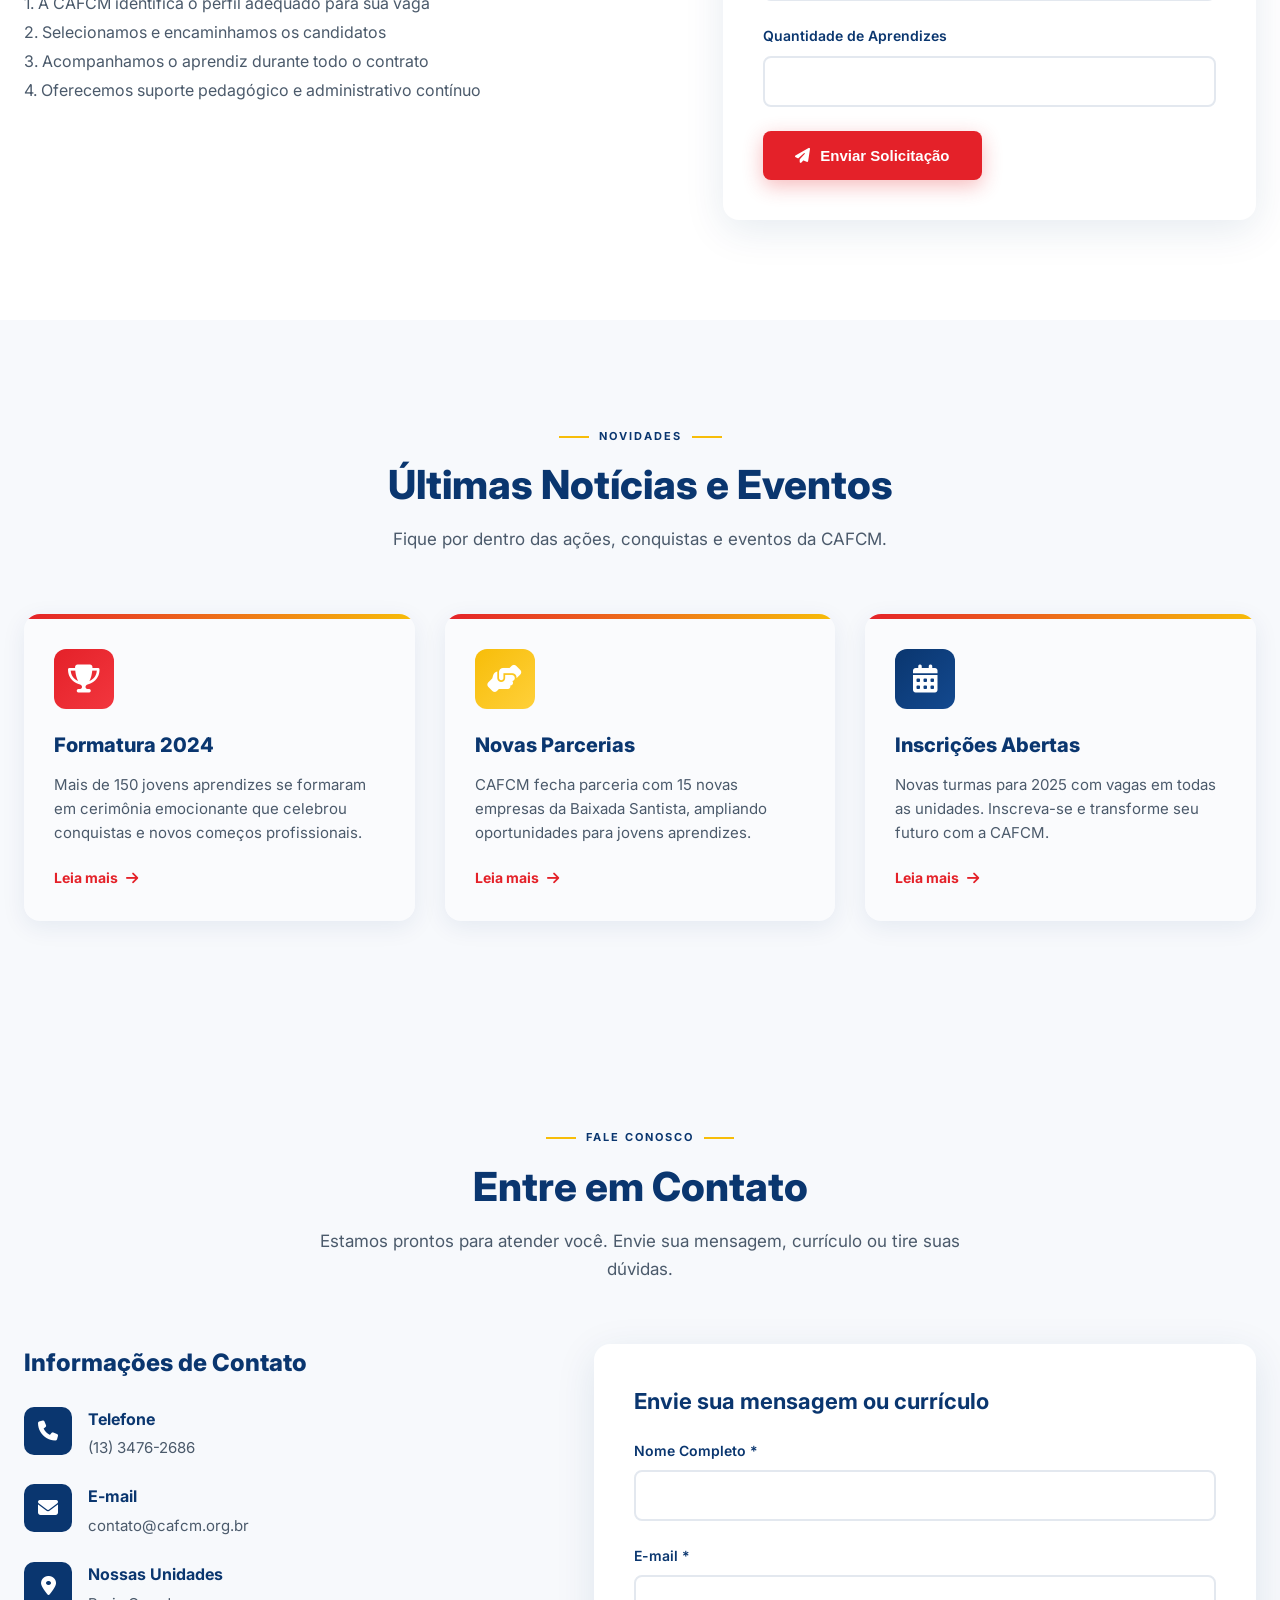
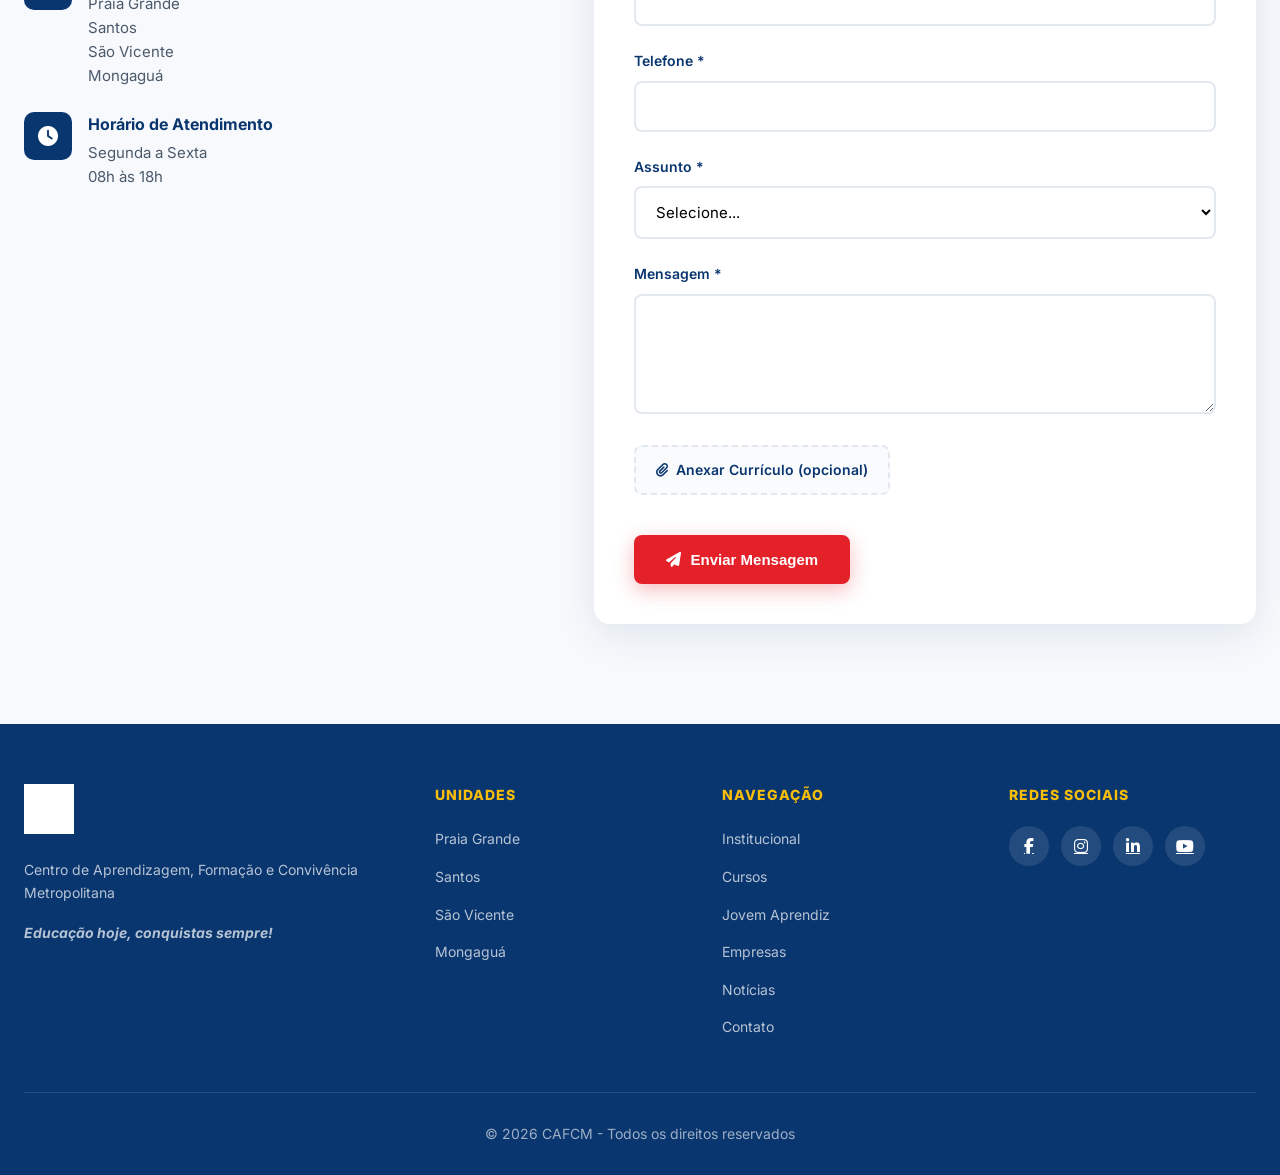
==== commit 2eb68190: "Feature: Sistema de configuração centralizado + Email automático - config.js: arquivo centralizado p" ====
--- a/index.html
+++ b/index.html
@@ -629,6 +629,7 @@
         </div>
     </footer>
 
+    <script src="config.js"></script>
     <script src="script.js?v=99"></script>
     <script src="form-handler.js?v=99"></script>
 </body>
